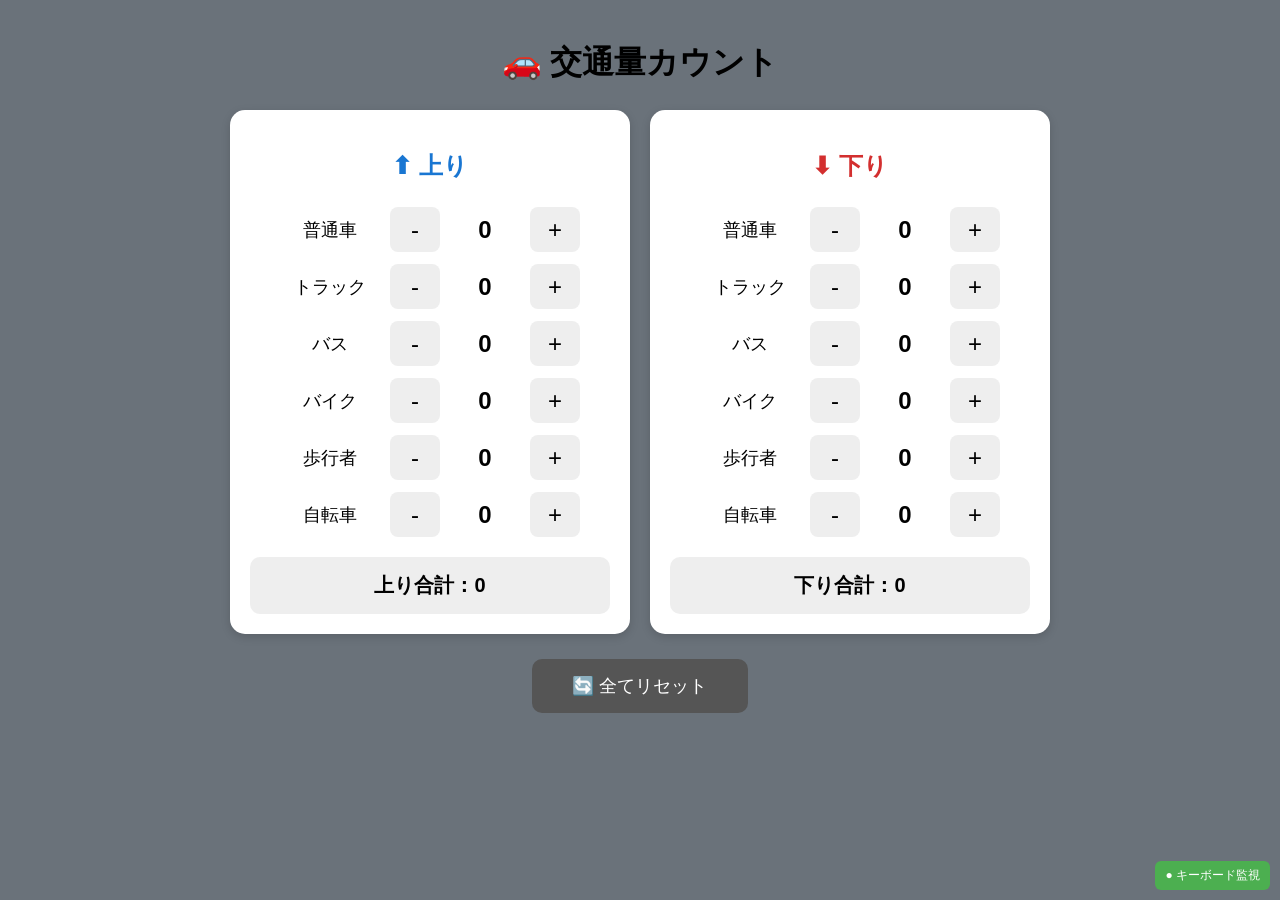
==== index.html @ 3951dc5a "Add files via upload" ====
<!DOCTYPE html>
<html lang="ja">

<head>
    <meta charset="UTF-8">
    <meta name="viewport" content="width=device-width, initial-scale=1.0">

    <title>交通量カウント テスト版</title>

    <link rel="stylesheet" href="style.css">
</head>

<body>

    <h1>🚗 交通量カウント</h1>

    <div class="container">

        <!-- 上り -->
        <section class="direction up">

            <h2>⬆ 上り</h2>

            <div class="count-row">
                <span>普通車</span>
                <button onclick="changeCount('up', 'car', -1)">-</button>
                <span id="up-car">0</span>
                <button onclick="changeCount('up', 'car', 1)">+</button>
            </div>

            <div class="count-row">
                <span>トラック</span>
                <button onclick="changeCount('up', 'truck', -1)">-</button>
                <span id="up-truck">0</span>
                <button onclick="changeCount('up', 'truck', 1)">+</button>
            </div>

            <div class="count-row">
                <span>バス</span>
                <button onclick="changeCount('up', 'bus', -1)">-</button>
                <span id="up-bus">0</span>
                <button onclick="changeCount('up', 'bus', 1)">+</button>
            </div>

            <div class="count-row">
                <span>バイク</span>
                <button onclick="changeCount('up', 'bike', -1)">-</button>
                <span id="up-bike">0</span>
                <button onclick="changeCount('up', 'bike', 1)">+</button>
            </div>

            <div class="count-row">
                <span>歩行者</span>
                <button onclick="changeCount('up', 'person', -1)">-</button>
                <span id="up-person">0</span>
                <button onclick="changeCount('up', 'person', 1)">+</button>
            </div>

            <div class="count-row">
                <span>自転車</span>
                <button onclick="changeCount('up', 'bicycle', -1)">-</button>
                <span id="up-bicycle">0</span>
                <button onclick="changeCount('up', 'bicycle', 1)">+</button>
            </div>

            <div class="total">
                上り合計：<span id="up-total">0</span>
            </div>

        </section>


        <!-- 下り -->
        <section class="direction down">

            <h2>⬇ 下り</h2>

            <div class="count-row">
                <span>普通車</span>
                <button onclick="changeCount('down', 'car', -1)">-</button>
                <span id="down-car">0</span>
                <button onclick="changeCount('down', 'car', 1)">+</button>
            </div>

            <div class="count-row">
                <span>トラック</span>
                <button onclick="changeCount('down', 'truck', -1)">-</button>
                <span id="down-truck">0</span>
                <button onclick="changeCount('down', 'truck', 1)">+</button>
            </div>

            <div class="count-row">
                <span>バス</span>
                <button onclick="changeCount('down', 'bus', -1)">-</button>
                <span id="down-bus">0</span>
                <button onclick="changeCount('down', 'bus', 1)">+</button>
            </div>

            <div class="count-row">
                <span>バイク</span>
                <button onclick="changeCount('down', 'bike', -1)">-</button>
                <span id="down-bike">0</span>
                <button onclick="changeCount('down', 'bike', 1)">+</button>
            </div>

            <div class="count-row">
                <span>歩行者</span>
                <button onclick="changeCount('down', 'person', -1)">-</button>
                <span id="down-person">0</span>
                <button onclick="changeCount('down', 'person', 1)">+</button>
            </div>

            <div class="count-row">
                <span>自転車</span>
                <button onclick="changeCount('down', 'bicycle', -1)">-</button>
                <span id="down-bicycle">0</span>
                <button onclick="changeCount('down', 'bicycle', 1)">+</button>
            </div>

            <div class="total">
                下り合計：<span id="down-total">0</span>
            </div>

        </section>

    </div>

    <button class="reset" onclick="resetAll()">
        🔄 全てリセット
    </button>

    <script src="script.js"></script>

</body>

</html>
---- style.css ----
* {
    box-sizing: border-box;
}

body {
    margin: 0;
    padding: 20px;
    font-family: sans-serif;
    background-color: #6a727a;
    text-align: center;
}

h1 {
    margin-bottom: 25px;
}

h2 {
    margin-bottom: 25px;
}

.container {
    display: flex;
    gap: 20px;
    justify-content: center;
}

.direction {
    background-color: white;
    width: 400px;
    padding: 20px;
    border-radius: 15px;
    box-shadow: 0 3px 10px rgba(0, 0, 0, 0.15);
}

.up h2 {
    color: #1976d2;
}

.down h2 {
    color: #d32f2f;
}

.count-row {
    display: grid;
    grid-template-columns: 100px 50px 70px 50px;
    align-items: center;
    justify-content: center;
    gap: 10px;
    margin: 12px 0;
    font-size: 18px;
}

.count-row button {
    width: 50px;
    height: 45px;
    font-size: 24px;
    border: none;
    border-radius: 8px;
    background-color: #eeeeee;
    cursor: pointer;
}

.count-row button:hover {
    background-color: #cccccc;
}

.count-row span:nth-child(3) {
    font-size: 24px;
    font-weight: bold;
}

.total {
    margin-top: 20px;
    padding: 15px;
    background-color: #eeeeee;
    border-radius: 10px;
    font-size: 20px;
    font-weight: bold;
}

.reset {
    margin-top: 25px;
    padding: 15px 40px;
    font-size: 18px;
    color: white;
    background-color: #555555;
    border: none;
    border-radius: 10px;
    cursor: pointer;
}

.reset:hover {
    background-color: #333333;
}


/* ==================================================
   Python接続状態
   ================================================== */

body::after {
    content: "● キーボード監視";
    position: fixed;
    right: 10px;
    bottom: 10px;
    padding: 6px 10px;
    color: white;
    background-color: #4caf50;
    border-radius: 6px;
    font-size: 12px;
}


/* ==================================================
   スマホ・タブレット
   ================================================== */

@media (max-width: 850px) {

    .container {
        flex-direction: column;
        align-items: center;
    }

    .direction {
        width: 100%;
        max-width: 500px;
    }
}
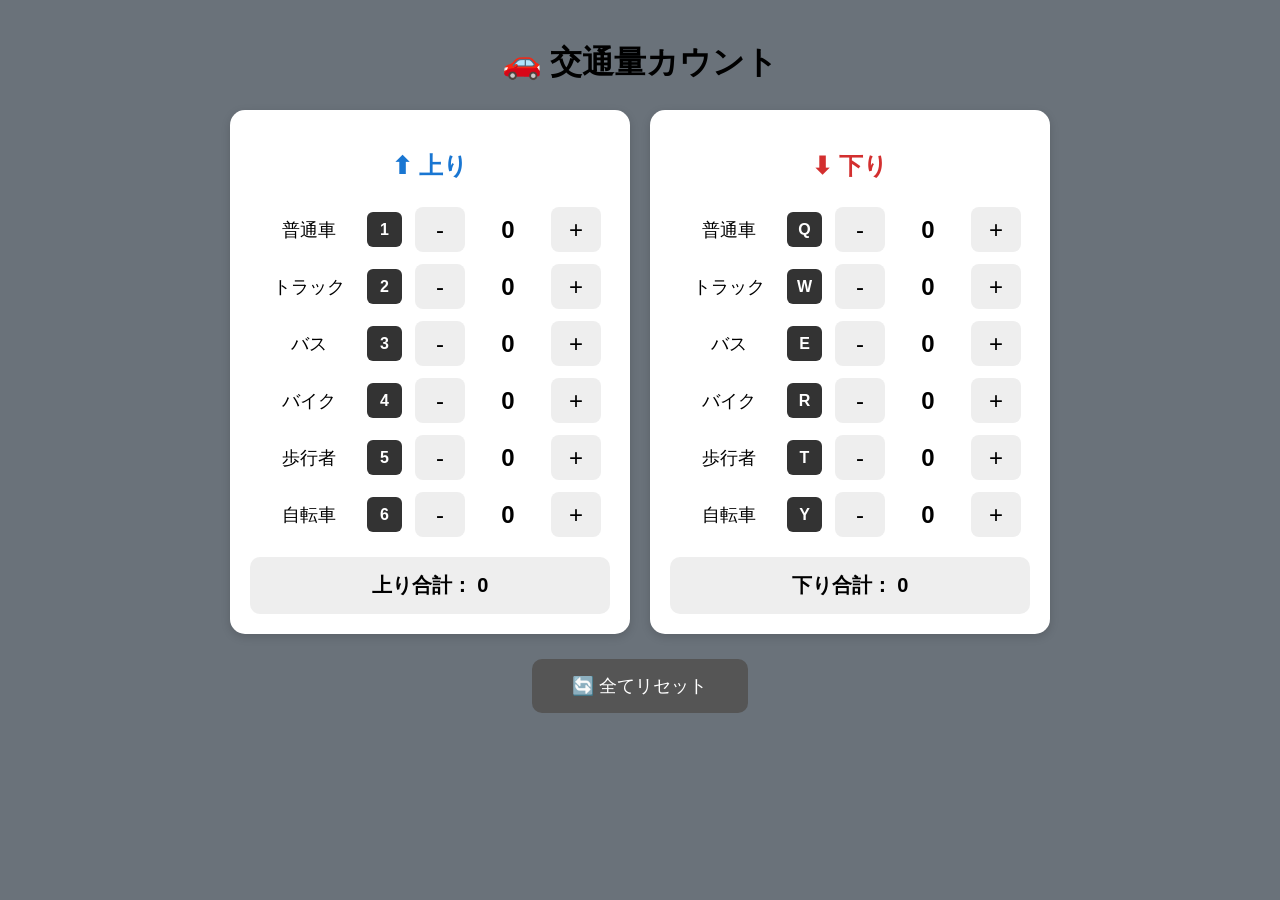
==== commit 17cdf370: "Add files via upload" ====
--- a/index.html
+++ b/index.html
@@ -16,119 +16,194 @@
 
     <div class="container">
 
-        <!-- 上り -->
+        <!-- =========================
+             上り
+        ========================== -->
+
         <section class="direction up">
 
             <h2>⬆ 上り</h2>
 
             <div class="count-row">
                 <span>普通車</span>
+                <span class="key">1</span>
+
                 <button onclick="changeCount('up', 'car', -1)">-</button>
+
                 <span id="up-car">0</span>
+
                 <button onclick="changeCount('up', 'car', 1)">+</button>
             </div>
 
+
             <div class="count-row">
                 <span>トラック</span>
+                <span class="key">2</span>
+
                 <button onclick="changeCount('up', 'truck', -1)">-</button>
+
                 <span id="up-truck">0</span>
+
                 <button onclick="changeCount('up', 'truck', 1)">+</button>
             </div>
 
+
             <div class="count-row">
                 <span>バス</span>
+                <span class="key">3</span>
+
                 <button onclick="changeCount('up', 'bus', -1)">-</button>
+
                 <span id="up-bus">0</span>
+
                 <button onclick="changeCount('up', 'bus', 1)">+</button>
             </div>
 
+
             <div class="count-row">
                 <span>バイク</span>
+                <span class="key">4</span>
+
                 <button onclick="changeCount('up', 'bike', -1)">-</button>
+
                 <span id="up-bike">0</span>
+
                 <button onclick="changeCount('up', 'bike', 1)">+</button>
             </div>
 
+
             <div class="count-row">
                 <span>歩行者</span>
+                <span class="key">5</span>
+
                 <button onclick="changeCount('up', 'person', -1)">-</button>
+
                 <span id="up-person">0</span>
+
                 <button onclick="changeCount('up', 'person', 1)">+</button>
             </div>
 
+
             <div class="count-row">
                 <span>自転車</span>
+                <span class="key">6</span>
+
                 <button onclick="changeCount('up', 'bicycle', -1)">-</button>
+
                 <span id="up-bicycle">0</span>
+
                 <button onclick="changeCount('up', 'bicycle', 1)">+</button>
             </div>
 
+
             <div class="total">
-                上り合計：<span id="up-total">0</span>
+                上り合計：
+                <span id="up-total">0</span>
             </div>
 
         </section>
 
 
-        <!-- 下り -->
+        <!-- =========================
+             下り
+        ========================== -->
+
         <section class="direction down">
 
             <h2>⬇ 下り</h2>
 
+
             <div class="count-row">
                 <span>普通車</span>
+                <span class="key">Q</span>
+
                 <button onclick="changeCount('down', 'car', -1)">-</button>
+
                 <span id="down-car">0</span>
+
                 <button onclick="changeCount('down', 'car', 1)">+</button>
             </div>
 
+
             <div class="count-row">
                 <span>トラック</span>
+                <span class="key">W</span>
+
                 <button onclick="changeCount('down', 'truck', -1)">-</button>
+
                 <span id="down-truck">0</span>
+
                 <button onclick="changeCount('down', 'truck', 1)">+</button>
             </div>
 
+
             <div class="count-row">
                 <span>バス</span>
+                <span class="key">E</span>
+
                 <button onclick="changeCount('down', 'bus', -1)">-</button>
+
                 <span id="down-bus">0</span>
+
                 <button onclick="changeCount('down', 'bus', 1)">+</button>
             </div>
 
+
             <div class="count-row">
                 <span>バイク</span>
+                <span class="key">R</span>
+
                 <button onclick="changeCount('down', 'bike', -1)">-</button>
+
                 <span id="down-bike">0</span>
+
                 <button onclick="changeCount('down', 'bike', 1)">+</button>
             </div>
 
+
             <div class="count-row">
                 <span>歩行者</span>
+                <span class="key">T</span>
+
                 <button onclick="changeCount('down', 'person', -1)">-</button>
+
                 <span id="down-person">0</span>
+
                 <button onclick="changeCount('down', 'person', 1)">+</button>
             </div>
 
+
             <div class="count-row">
                 <span>自転車</span>
+                <span class="key">Y</span>
+
                 <button onclick="changeCount('down', 'bicycle', -1)">-</button>
+
                 <span id="down-bicycle">0</span>
+
                 <button onclick="changeCount('down', 'bicycle', 1)">+</button>
             </div>
 
+
             <div class="total">
-                下り合計：<span id="down-total">0</span>
+                下り合計：
+                <span id="down-total">0</span>
             </div>
 
         </section>
 
     </div>
+
+
+    <!-- =========================
+         リセット
+    ========================== -->
 
     <button class="reset" onclick="resetAll()">
         🔄 全てリセット
     </button>
 
+
     <script src="script.js"></script>
 
 </body>
--- a/style.css
+++ b/style.css
@@ -2,128 +2,244 @@
     box-sizing: border-box;
 }
 
+
 body {
     margin: 0;
+
     padding: 20px;
+
     font-family: sans-serif;
+
     background-color: #6a727a;
+
     text-align: center;
 }
+
 
 h1 {
     margin-bottom: 25px;
 }
 
+
 h2 {
     margin-bottom: 25px;
 }
 
+
+/* ========================================
+   上り・下りのコンテナ
+======================================== */
+
 .container {
+
     display: flex;
+
     gap: 20px;
+
     justify-content: center;
 }
 
+
+/* ========================================
+   上り・下りカード
+======================================== */
+
 .direction {
+
     background-color: white;
+
     width: 400px;
+
     padding: 20px;
+
     border-radius: 15px;
-    box-shadow: 0 3px 10px rgba(0, 0, 0, 0.15);
-}
+
+    box-shadow:
+        0 3px 10px
+        rgba(0, 0, 0, 0.15);
+}
+
+
+/* ========================================
+   見出し
+======================================== */
 
 .up h2 {
+
     color: #1976d2;
 }
 
+
 .down h2 {
+
     color: #d32f2f;
 }
 
+
+/* ========================================
+   カウント行
+======================================== */
+
 .count-row {
+
     display: grid;
-    grid-template-columns: 100px 50px 70px 50px;
+
+    grid-template-columns:
+        100px
+        40px
+        50px
+        70px
+        50px;
+
     align-items: center;
+
     justify-content: center;
-    gap: 10px;
+
+    gap: 8px;
+
     margin: 12px 0;
+
     font-size: 18px;
 }
 
+
+/* ========================================
+   キーボード表示
+======================================== */
+
+.key {
+
+    width: 35px;
+
+    height: 35px;
+
+    display: flex;
+
+    align-items: center;
+
+    justify-content: center;
+
+    background-color: #333;
+
+    color: white;
+
+    border-radius: 6px;
+
+    font-size: 16px;
+
+    font-weight: bold;
+}
+
+
+/* ========================================
+   ＋・－ボタン
+======================================== */
+
 .count-row button {
+
     width: 50px;
+
     height: 45px;
+
     font-size: 24px;
+
     border: none;
+
     border-radius: 8px;
+
     background-color: #eeeeee;
+
     cursor: pointer;
 }
 
+
 .count-row button:hover {
+
     background-color: #cccccc;
 }
 
-.count-row span:nth-child(3) {
+
+/* ========================================
+   カウント数字
+======================================== */
+
+.count-row span[id] {
+
     font-size: 24px;
+
     font-weight: bold;
 }
 
+
+/* ========================================
+   合計
+======================================== */
+
 .total {
+
     margin-top: 20px;
+
     padding: 15px;
+
     background-color: #eeeeee;
+
     border-radius: 10px;
+
     font-size: 20px;
+
     font-weight: bold;
 }
 
+
+/* ========================================
+   リセットボタン
+======================================== */
+
 .reset {
+
     margin-top: 25px;
+
     padding: 15px 40px;
+
     font-size: 18px;
+
     color: white;
+
     background-color: #555555;
+
     border: none;
+
     border-radius: 10px;
+
     cursor: pointer;
 }
 
+
 .reset:hover {
+
     background-color: #333333;
 }
 
 
-/* ==================================================
-   Python接続状態
-   ================================================== */
-
-body::after {
-    content: "● キーボード監視";
-    position: fixed;
-    right: 10px;
-    bottom: 10px;
-    padding: 6px 10px;
-    color: white;
-    background-color: #4caf50;
-    border-radius: 6px;
-    font-size: 12px;
-}
-
-
-/* ==================================================
+/* ========================================
    スマホ・タブレット
-   ================================================== */
+======================================== */
 
 @media (max-width: 850px) {
 
     .container {
+
         flex-direction: column;
+
         align-items: center;
     }
 
+
     .direction {
+
         width: 100%;
+
         max-width: 500px;
     }
+
 }
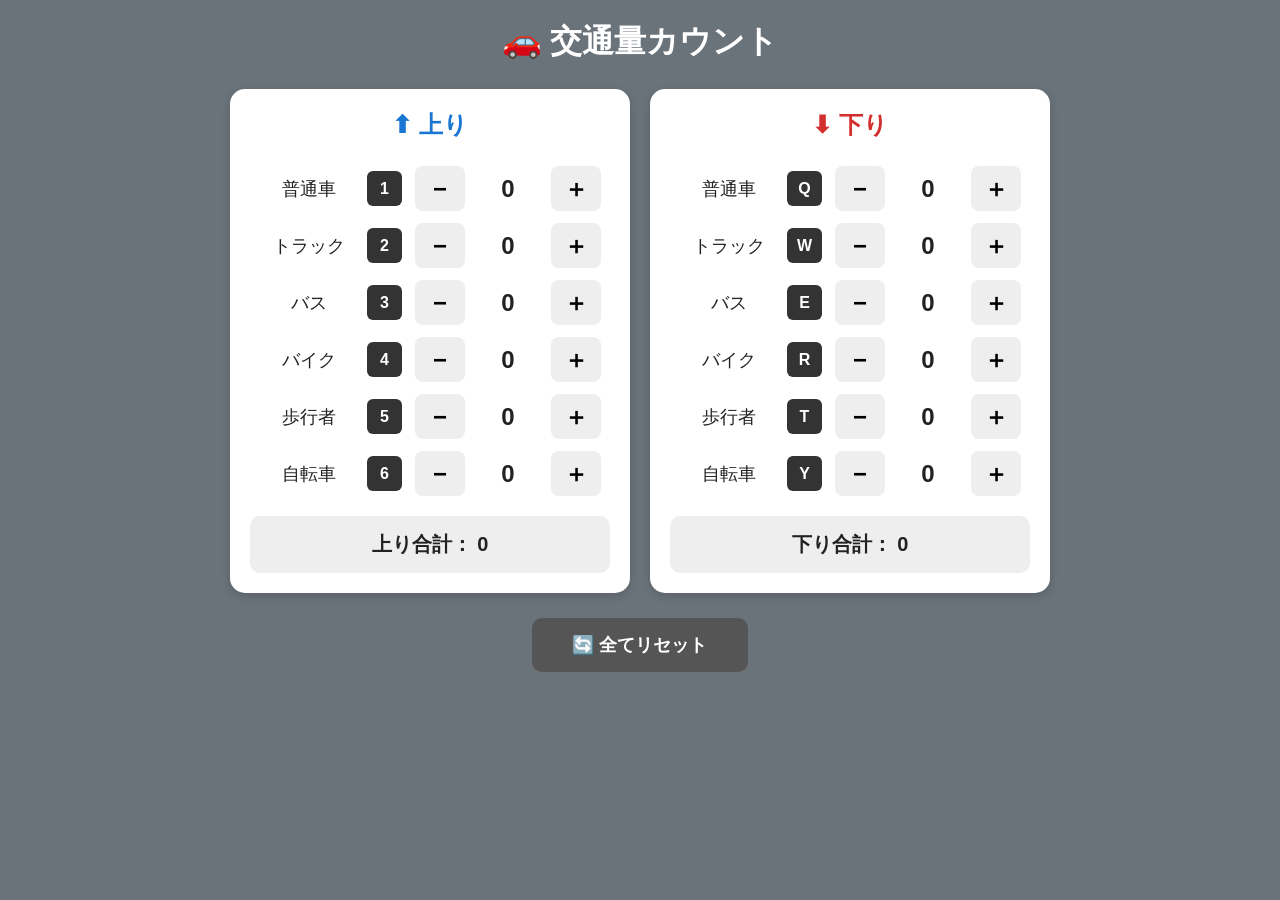
==== commit b07bea4f: "Add files via upload" ====
--- a/index.html
+++ b/index.html
@@ -5,7 +5,7 @@
     <meta charset="UTF-8">
     <meta name="viewport" content="width=device-width, initial-scale=1.0">
 
-    <title>交通量カウント テスト版</title>
+    <title>交通量カウント</title>
 
     <link rel="stylesheet" href="style.css">
 </head>
@@ -28,11 +28,11 @@
                 <span>普通車</span>
                 <span class="key">1</span>
 
-                <button onclick="changeCount('up', 'car', -1)">-</button>
+                <button onclick="changeCount('up', 'car', -1)">−</button>
 
                 <span id="up-car">0</span>
 
-                <button onclick="changeCount('up', 'car', 1)">+</button>
+                <button onclick="changeCount('up', 'car', 1)">＋</button>
             </div>
 
 
@@ -40,11 +40,11 @@
                 <span>トラック</span>
                 <span class="key">2</span>
 
-                <button onclick="changeCount('up', 'truck', -1)">-</button>
+                <button onclick="changeCount('up', 'truck', -1)">−</button>
 
                 <span id="up-truck">0</span>
 
-                <button onclick="changeCount('up', 'truck', 1)">+</button>
+                <button onclick="changeCount('up', 'truck', 1)">＋</button>
             </div>
 
 
@@ -52,11 +52,11 @@
                 <span>バス</span>
                 <span class="key">3</span>
 
-                <button onclick="changeCount('up', 'bus', -1)">-</button>
+                <button onclick="changeCount('up', 'bus', -1)">−</button>
 
                 <span id="up-bus">0</span>
 
-                <button onclick="changeCount('up', 'bus', 1)">+</button>
+                <button onclick="changeCount('up', 'bus', 1)">＋</button>
             </div>
 
 
@@ -64,11 +64,11 @@
                 <span>バイク</span>
                 <span class="key">4</span>
 
-                <button onclick="changeCount('up', 'bike', -1)">-</button>
+                <button onclick="changeCount('up', 'bike', -1)">−</button>
 
                 <span id="up-bike">0</span>
 
-                <button onclick="changeCount('up', 'bike', 1)">+</button>
+                <button onclick="changeCount('up', 'bike', 1)">＋</button>
             </div>
 
 
@@ -76,11 +76,11 @@
                 <span>歩行者</span>
                 <span class="key">5</span>
 
-                <button onclick="changeCount('up', 'person', -1)">-</button>
+                <button onclick="changeCount('up', 'person', -1)">−</button>
 
                 <span id="up-person">0</span>
 
-                <button onclick="changeCount('up', 'person', 1)">+</button>
+                <button onclick="changeCount('up', 'person', 1)">＋</button>
             </div>
 
 
@@ -88,11 +88,11 @@
                 <span>自転車</span>
                 <span class="key">6</span>
 
-                <button onclick="changeCount('up', 'bicycle', -1)">-</button>
+                <button onclick="changeCount('up', 'bicycle', -1)">−</button>
 
                 <span id="up-bicycle">0</span>
 
-                <button onclick="changeCount('up', 'bicycle', 1)">+</button>
+                <button onclick="changeCount('up', 'bicycle', 1)">＋</button>
             </div>
 
 
@@ -117,11 +117,11 @@
                 <span>普通車</span>
                 <span class="key">Q</span>
 
-                <button onclick="changeCount('down', 'car', -1)">-</button>
+                <button onclick="changeCount('down', 'car', -1)">−</button>
 
                 <span id="down-car">0</span>
 
-                <button onclick="changeCount('down', 'car', 1)">+</button>
+                <button onclick="changeCount('down', 'car', 1)">＋</button>
             </div>
 
 
@@ -129,11 +129,11 @@
                 <span>トラック</span>
                 <span class="key">W</span>
 
-                <button onclick="changeCount('down', 'truck', -1)">-</button>
+                <button onclick="changeCount('down', 'truck', -1)">−</button>
 
                 <span id="down-truck">0</span>
 
-                <button onclick="changeCount('down', 'truck', 1)">+</button>
+                <button onclick="changeCount('down', 'truck', 1)">＋</button>
             </div>
 
 
@@ -141,11 +141,11 @@
                 <span>バス</span>
                 <span class="key">E</span>
 
-                <button onclick="changeCount('down', 'bus', -1)">-</button>
+                <button onclick="changeCount('down', 'bus', -1)">−</button>
 
                 <span id="down-bus">0</span>
 
-                <button onclick="changeCount('down', 'bus', 1)">+</button>
+                <button onclick="changeCount('down', 'bus', 1)">＋</button>
             </div>
 
 
@@ -153,11 +153,11 @@
                 <span>バイク</span>
                 <span class="key">R</span>
 
-                <button onclick="changeCount('down', 'bike', -1)">-</button>
+                <button onclick="changeCount('down', 'bike', -1)">−</button>
 
                 <span id="down-bike">0</span>
 
-                <button onclick="changeCount('down', 'bike', 1)">+</button>
+                <button onclick="changeCount('down', 'bike', 1)">＋</button>
             </div>
 
 
@@ -165,11 +165,11 @@
                 <span>歩行者</span>
                 <span class="key">T</span>
 
-                <button onclick="changeCount('down', 'person', -1)">-</button>
+                <button onclick="changeCount('down', 'person', -1)">−</button>
 
                 <span id="down-person">0</span>
 
-                <button onclick="changeCount('down', 'person', 1)">+</button>
+                <button onclick="changeCount('down', 'person', 1)">＋</button>
             </div>
 
 
@@ -177,11 +177,11 @@
                 <span>自転車</span>
                 <span class="key">Y</span>
 
-                <button onclick="changeCount('down', 'bicycle', -1)">-</button>
+                <button onclick="changeCount('down', 'bicycle', -1)">−</button>
 
                 <span id="down-bicycle">0</span>
 
-                <button onclick="changeCount('down', 'bicycle', 1)">+</button>
+                <button onclick="changeCount('down', 'bicycle', 1)">＋</button>
             </div>
 
 
@@ -204,8 +204,14 @@
     </button>
 
 
+    <!-- =========================
+         保存状態
+    ========================== -->
+
+
+
     <script src="script.js"></script>
 
 </body>
 
-</html>+</html>
--- a/style.css
+++ b/style.css
@@ -1,3 +1,7 @@
+/* ============================================================
+   基本設定
+============================================================ */
+
 * {
     box-sizing: border-box;
 }
@@ -8,27 +12,39 @@
 
     padding: 20px;
 
-    font-family: sans-serif;
+    font-family:
+        -apple-system,
+        BlinkMacSystemFont,
+        "Segoe UI",
+        sans-serif;
 
     background-color: #6a727a;
 
     text-align: center;
-}
-
+
+    color: #222;
+}
+
+
+/* ============================================================
+   タイトル
+============================================================ */
 
 h1 {
-    margin-bottom: 25px;
+    margin: 0 0 25px 0;
+
+    color: #ffffff;
 }
 
 
 h2 {
-    margin-bottom: 25px;
-}
-
-
-/* ========================================
-   上り・下りのコンテナ
-======================================== */
+    margin: 0 0 25px 0;
+}
+
+
+/* ============================================================
+   上り・下りコンテナ
+============================================================ */
 
 .container {
 
@@ -37,16 +53,18 @@
     gap: 20px;
 
     justify-content: center;
-}
-
-
-/* ========================================
+
+    align-items: flex-start;
+}
+
+
+/* ============================================================
    上り・下りカード
-======================================== */
+============================================================ */
 
 .direction {
 
-    background-color: white;
+    background-color: #ffffff;
 
     width: 400px;
 
@@ -60,9 +78,9 @@
 }
 
 
-/* ========================================
+/* ============================================================
    見出し
-======================================== */
+============================================================ */
 
 .up h2 {
 
@@ -76,9 +94,9 @@
 }
 
 
-/* ========================================
+/* ============================================================
    カウント行
-======================================== */
+============================================================ */
 
 .count-row {
 
@@ -103,9 +121,9 @@
 }
 
 
-/* ========================================
+/* ============================================================
    キーボード表示
-======================================== */
+============================================================ */
 
 .key {
 
@@ -119,9 +137,9 @@
 
     justify-content: center;
 
-    background-color: #333;
-
-    color: white;
+    background-color: #333333;
+
+    color: #ffffff;
 
     border-radius: 6px;
 
@@ -131,9 +149,9 @@
 }
 
 
-/* ========================================
+/* ============================================================
    ＋・－ボタン
-======================================== */
+============================================================ */
 
 .count-row button {
 
@@ -143,6 +161,8 @@
 
     font-size: 24px;
 
+    font-weight: bold;
+
     border: none;
 
     border-radius: 8px;
@@ -150,6 +170,12 @@
     background-color: #eeeeee;
 
     cursor: pointer;
+
+    touch-action: manipulation;
+
+    transition:
+        background-color 0.1s,
+        transform 0.1s;
 }
 
 
@@ -159,21 +185,31 @@
 }
 
 
-/* ========================================
+.count-row button:active {
+
+    background-color: #aaaaaa;
+
+    transform: scale(0.95);
+}
+
+
+/* ============================================================
    カウント数字
-======================================== */
+============================================================ */
 
 .count-row span[id] {
 
     font-size: 24px;
 
     font-weight: bold;
-}
-
-
-/* ========================================
+
+    min-width: 60px;
+}
+
+
+/* ============================================================
    合計
-======================================== */
+============================================================ */
 
 .total {
 
@@ -191,9 +227,9 @@
 }
 
 
-/* ========================================
+/* ============================================================
    リセットボタン
-======================================== */
+============================================================ */
 
 .reset {
 
@@ -203,7 +239,9 @@
 
     font-size: 18px;
 
-    color: white;
+    font-weight: bold;
+
+    color: #ffffff;
 
     background-color: #555555;
 
@@ -212,6 +250,10 @@
     border-radius: 10px;
 
     cursor: pointer;
+
+    transition:
+        background-color 0.1s,
+        transform 0.1s;
 }
 
 
@@ -221,17 +263,54 @@
 }
 
 
-/* ========================================
+.reset:active {
+
+    background-color: #222222;
+
+    transform: scale(0.97);
+}
+
+
+/* ============================================================
+   保存状態
+============================================================ */
+
+.save-status {
+
+    margin-top: 15px;
+
+    color: #ffffff;
+
+    font-size: 14px;
+}
+
+
+/* ============================================================
    スマホ・タブレット
-======================================== */
+============================================================ */
 
 @media (max-width: 850px) {
 
+    body {
+
+        padding: 10px;
+
+    }
+
+
+    h1 {
+
+        font-size: 28px;
+
+    }
+
+
     .container {
 
         flex-direction: column;
 
         align-items: center;
+
     }
 
 
@@ -240,6 +319,94 @@
         width: 100%;
 
         max-width: 500px;
-    }
-
-}+
+    }
+
+}
+
+
+/* ============================================================
+   小さいスマホ
+============================================================ */
+
+@media (max-width: 450px) {
+
+    h1 {
+
+        font-size: 24px;
+
+        margin-bottom: 15px;
+
+    }
+
+
+    .direction {
+
+        padding: 15px;
+
+    }
+
+
+    .count-row {
+
+        grid-template-columns:
+            80px
+            35px
+            45px
+            60px
+            45px;
+
+        gap: 5px;
+
+        font-size: 16px;
+
+    }
+
+
+    .count-row button {
+
+        width: 45px;
+
+        height: 45px;
+
+        font-size: 22px;
+
+    }
+
+
+    .count-row span[id] {
+
+        font-size: 22px;
+
+        min-width: 50px;
+
+    }
+
+
+    .key {
+
+        width: 32px;
+
+        height: 32px;
+
+        font-size: 14px;
+
+    }
+
+
+    .total {
+
+        font-size: 18px;
+
+    }
+
+
+    .reset {
+
+        width: 90%;
+
+        max-width: 350px;
+
+    }
+
+}
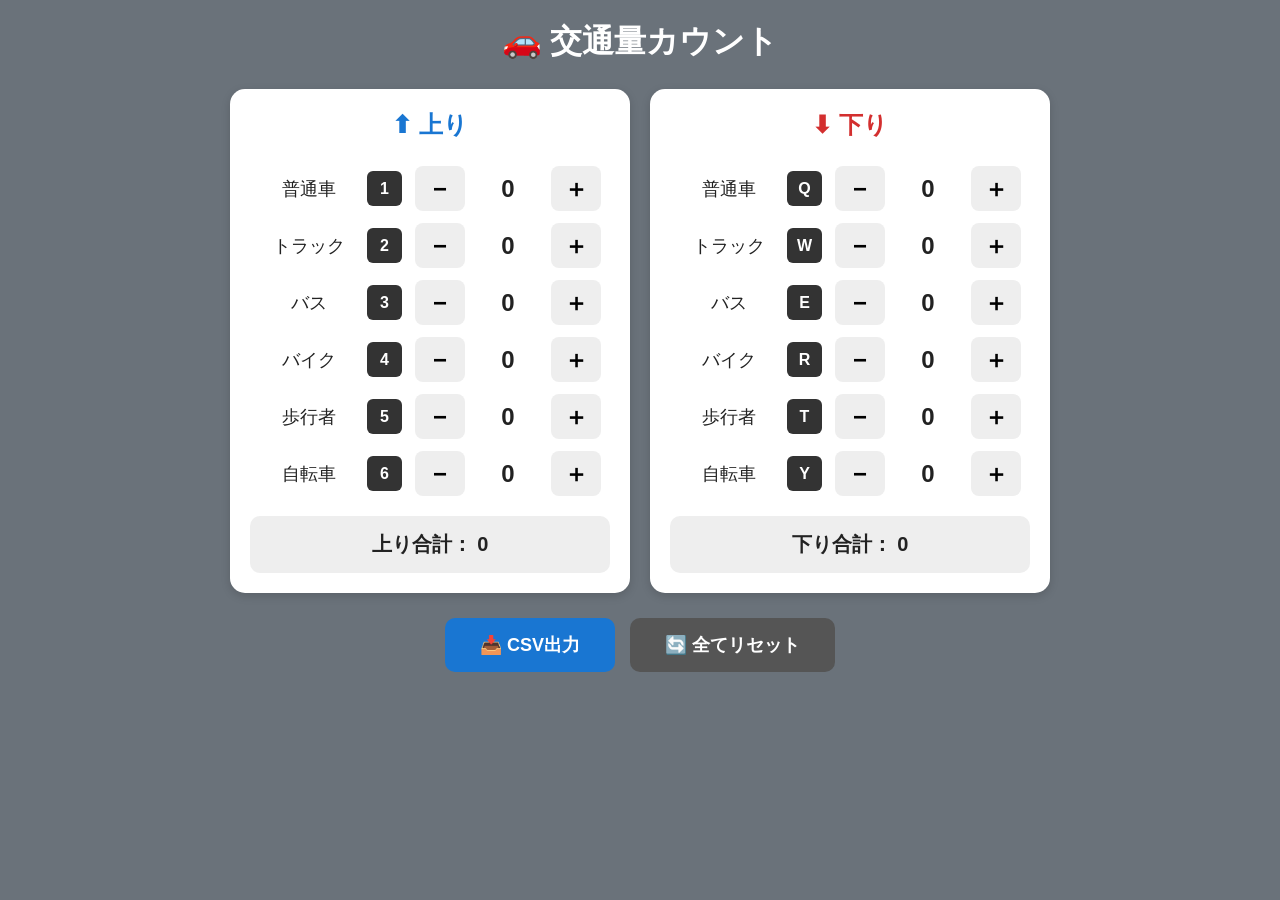
==== commit f4165199: "Add files via upload" ====
--- a/index.html
+++ b/index.html
@@ -1,217 +1,203 @@
-<!DOCTYPE html>
-<html lang="ja">
-
-<head>
-    <meta charset="UTF-8">
-    <meta name="viewport" content="width=device-width, initial-scale=1.0">
-
-    <title>交通量カウント</title>
-
-    <link rel="stylesheet" href="style.css">
-</head>
-
-<body>
-
-    <h1>🚗 交通量カウント</h1>
-
-    <div class="container">
-
-        <!-- =========================
-             上り
-        ========================== -->
-
-        <section class="direction up">
-
-            <h2>⬆ 上り</h2>
-
-            <div class="count-row">
-                <span>普通車</span>
-                <span class="key">1</span>
-
-                <button onclick="changeCount('up', 'car', -1)">−</button>
-
-                <span id="up-car">0</span>
-
-                <button onclick="changeCount('up', 'car', 1)">＋</button>
-            </div>
-
-
-            <div class="count-row">
-                <span>トラック</span>
-                <span class="key">2</span>
-
-                <button onclick="changeCount('up', 'truck', -1)">−</button>
-
-                <span id="up-truck">0</span>
-
-                <button onclick="changeCount('up', 'truck', 1)">＋</button>
-            </div>
-
-
-            <div class="count-row">
-                <span>バス</span>
-                <span class="key">3</span>
-
-                <button onclick="changeCount('up', 'bus', -1)">−</button>
-
-                <span id="up-bus">0</span>
-
-                <button onclick="changeCount('up', 'bus', 1)">＋</button>
-            </div>
-
-
-            <div class="count-row">
-                <span>バイク</span>
-                <span class="key">4</span>
-
-                <button onclick="changeCount('up', 'bike', -1)">−</button>
-
-                <span id="up-bike">0</span>
-
-                <button onclick="changeCount('up', 'bike', 1)">＋</button>
-            </div>
-
-
-            <div class="count-row">
-                <span>歩行者</span>
-                <span class="key">5</span>
-
-                <button onclick="changeCount('up', 'person', -1)">−</button>
-
-                <span id="up-person">0</span>
-
-                <button onclick="changeCount('up', 'person', 1)">＋</button>
-            </div>
-
-
-            <div class="count-row">
-                <span>自転車</span>
-                <span class="key">6</span>
-
-                <button onclick="changeCount('up', 'bicycle', -1)">−</button>
-
-                <span id="up-bicycle">0</span>
-
-                <button onclick="changeCount('up', 'bicycle', 1)">＋</button>
-            </div>
-
-
-            <div class="total">
-                上り合計：
-                <span id="up-total">0</span>
-            </div>
-
-        </section>
-
-
-        <!-- =========================
-             下り
-        ========================== -->
-
-        <section class="direction down">
-
-            <h2>⬇ 下り</h2>
-
-
-            <div class="count-row">
-                <span>普通車</span>
-                <span class="key">Q</span>
-
-                <button onclick="changeCount('down', 'car', -1)">−</button>
-
-                <span id="down-car">0</span>
-
-                <button onclick="changeCount('down', 'car', 1)">＋</button>
-            </div>
-
-
-            <div class="count-row">
-                <span>トラック</span>
-                <span class="key">W</span>
-
-                <button onclick="changeCount('down', 'truck', -1)">−</button>
-
-                <span id="down-truck">0</span>
-
-                <button onclick="changeCount('down', 'truck', 1)">＋</button>
-            </div>
-
-
-            <div class="count-row">
-                <span>バス</span>
-                <span class="key">E</span>
-
-                <button onclick="changeCount('down', 'bus', -1)">−</button>
-
-                <span id="down-bus">0</span>
-
-                <button onclick="changeCount('down', 'bus', 1)">＋</button>
-            </div>
-
-
-            <div class="count-row">
-                <span>バイク</span>
-                <span class="key">R</span>
-
-                <button onclick="changeCount('down', 'bike', -1)">−</button>
-
-                <span id="down-bike">0</span>
-
-                <button onclick="changeCount('down', 'bike', 1)">＋</button>
-            </div>
-
-
-            <div class="count-row">
-                <span>歩行者</span>
-                <span class="key">T</span>
-
-                <button onclick="changeCount('down', 'person', -1)">−</button>
-
-                <span id="down-person">0</span>
-
-                <button onclick="changeCount('down', 'person', 1)">＋</button>
-            </div>
-
-
-            <div class="count-row">
-                <span>自転車</span>
-                <span class="key">Y</span>
-
-                <button onclick="changeCount('down', 'bicycle', -1)">−</button>
-
-                <span id="down-bicycle">0</span>
-
-                <button onclick="changeCount('down', 'bicycle', 1)">＋</button>
-            </div>
-
-
-            <div class="total">
-                下り合計：
-                <span id="down-total">0</span>
-            </div>
-
-        </section>
-
-    </div>
-
+<!DOCTYPE html> <html lang="ja"> <head> <meta charset="UTF-8"> <meta name="viewport" content="width=device-width, initial-scale=1.0">
+<title>交通量カウント</title>
+
+<link rel="stylesheet" href="style.css">
+
+</head> <body>
+<h1>🚗 交通量カウント</h1>
+
+<div class="container">
 
     <!-- =========================
-         リセット
+         上り
     ========================== -->
+
+    <section class="direction up">
+
+        <h2>⬆ 上り</h2>
+
+        <div class="count-row">
+            <span>普通車</span>
+            <span class="key">1</span>
+
+            <button onclick="changeCount('up', 'car', -1)">−</button>
+
+            <span id="up-car">0</span>
+
+            <button onclick="changeCount('up', 'car', 1)">＋</button>
+        </div>
+
+        <div class="count-row">
+            <span>トラック</span>
+            <span class="key">2</span>
+
+            <button onclick="changeCount('up', 'truck', -1)">−</button>
+
+            <span id="up-truck">0</span>
+
+            <button onclick="changeCount('up', 'truck', 1)">＋</button>
+        </div>
+
+        <div class="count-row">
+            <span>バス</span>
+            <span class="key">3</span>
+
+            <button onclick="changeCount('up', 'bus', -1)">−</button>
+
+            <span id="up-bus">0</span>
+
+            <button onclick="changeCount('up', 'bus', 1)">＋</button>
+        </div>
+
+        <div class="count-row">
+            <span>バイク</span>
+            <span class="key">4</span>
+
+            <button onclick="changeCount('up', 'bike', -1)">−</button>
+
+            <span id="up-bike">0</span>
+
+            <button onclick="changeCount('up', 'bike', 1)">＋</button>
+        </div>
+
+        <div class="count-row">
+            <span>歩行者</span>
+            <span class="key">5</span>
+
+            <button onclick="changeCount('up', 'person', -1)">−</button>
+
+            <span id="up-person">0</span>
+
+            <button onclick="changeCount('up', 'person', 1)">＋</button>
+        </div>
+
+        <div class="count-row">
+            <span>自転車</span>
+            <span class="key">6</span>
+
+            <button onclick="changeCount('up', 'bicycle', -1)">−</button>
+
+            <span id="up-bicycle">0</span>
+
+            <button onclick="changeCount('up', 'bicycle', 1)">＋</button>
+        </div>
+
+        <div class="total">
+            上り合計：
+            <span id="up-total">0</span>
+        </div>
+
+    </section>
+
+
+    <!-- =========================
+         下り
+    ========================== -->
+
+    <section class="direction down">
+
+        <h2>⬇ 下り</h2>
+
+        <div class="count-row">
+            <span>普通車</span>
+            <span class="key">Q</span>
+
+            <button onclick="changeCount('down', 'car', -1)">−</button>
+
+            <span id="down-car">0</span>
+
+            <button onclick="changeCount('down', 'car', 1)">＋</button>
+        </div>
+
+        <div class="count-row">
+            <span>トラック</span>
+            <span class="key">W</span>
+
+            <button onclick="changeCount('down', 'truck', -1)">−</button>
+
+            <span id="down-truck">0</span>
+
+            <button onclick="changeCount('down', 'truck', 1)">＋</button>
+        </div>
+
+        <div class="count-row">
+            <span>バス</span>
+            <span class="key">E</span>
+
+            <button onclick="changeCount('down', 'bus', -1)">−</button>
+
+            <span id="down-bus">0</span>
+
+            <button onclick="changeCount('down', 'bus', 1)">＋</button>
+        </div>
+
+        <div class="count-row">
+            <span>バイク</span>
+            <span class="key">R</span>
+
+            <button onclick="changeCount('down', 'bike', -1)">−</button>
+
+            <span id="down-bike">0</span>
+
+            <button onclick="changeCount('down', 'bike', 1)">＋</button>
+        </div>
+
+        <div class="count-row">
+            <span>歩行者</span>
+            <span class="key">T</span>
+
+            <button onclick="changeCount('down', 'person', -1)">−</button>
+
+            <span id="down-person">0</span>
+
+            <button onclick="changeCount('down', 'person', 1)">＋</button>
+        </div>
+
+        <div class="count-row">
+            <span>自転車</span>
+            <span class="key">Y</span>
+
+            <button onclick="changeCount('down', 'bicycle', -1)">−</button>
+
+            <span id="down-bicycle">0</span>
+
+            <button onclick="changeCount('down', 'bicycle', 1)">＋</button>
+        </div>
+
+        <div class="total">
+            下り合計：
+            <span id="down-total">0</span>
+        </div>
+
+    </section>
+
+</div>
+
+
+<!-- =========================
+     操作ボタン
+========================== -->
+
+<div class="control-buttons">
+
+    <button class="csv-button" onclick="exportCSV()">
+        📥 CSV出力
+    </button>
 
     <button class="reset" onclick="resetAll()">
         🔄 全てリセット
     </button>
 
-
-    <!-- =========================
-         保存状態
-    ========================== -->
-
-
-
-    <script src="script.js"></script>
-
-</body>
-
-</html>
+</div>
+
+
+<!-- =========================
+     保存状態
+========================== -->
+
+
+
+
+<script src="script.js"></script>
+
+</body> </html>
--- a/style.css
+++ b/style.css
@@ -1,412 +1,504 @@
 /* ============================================================
-   基本設定
-============================================================ */
-
-* {
-    box-sizing: border-box;
-}
-
+基本設定
+============================================================ */
+
+*{
+box-sizing: border-box;
+}
 
 body {
-    margin: 0;
-
-    padding: 20px;
-
-    font-family:
-        -apple-system,
-        BlinkMacSystemFont,
-        "Segoe UI",
-        sans-serif;
-
-    background-color: #6a727a;
-
-    text-align: center;
-
-    color: #222;
-}
-
-
-/* ============================================================
-   タイトル
+margin: 0;
+
+padding: 20px;
+
+font-family:
+    -apple-system,
+    BlinkMacSystemFont,
+    "Segoe UI",
+    sans-serif;
+
+background-color: #6a727a;
+
+text-align: center;
+
+color: #222;
+
+
+}
+
+/* ============================================================
+タイトル
 ============================================================ */
 
 h1 {
-    margin: 0 0 25px 0;
-
-    color: #ffffff;
-}
-
+margin: 0 0 25px 0;
+
+color: #ffffff;
+
+
+}
 
 h2 {
-    margin: 0 0 25px 0;
-}
-
-
-/* ============================================================
-   上り・下りコンテナ
+margin: 0 0 25px 0;
+}
+
+/* ============================================================
+上り・下りコンテナ
 ============================================================ */
 
 .container {
 
-    display: flex;
-
-    gap: 20px;
-
-    justify-content: center;
-
-    align-items: flex-start;
-}
-
-
-/* ============================================================
-   上り・下りカード
+display: flex;
+
+gap: 20px;
+
+justify-content: center;
+
+align-items: flex-start;
+
+
+}
+
+/* ============================================================
+上り・下りカード
 ============================================================ */
 
 .direction {
 
-    background-color: #ffffff;
-
-    width: 400px;
-
-    padding: 20px;
-
-    border-radius: 15px;
-
-    box-shadow:
-        0 3px 10px
-        rgba(0, 0, 0, 0.15);
-}
-
-
-/* ============================================================
-   見出し
+background-color: #ffffff;
+
+width: 400px;
+
+padding: 20px;
+
+border-radius: 15px;
+
+box-shadow:
+    0 3px 10px
+    rgba(0, 0, 0, 0.15);
+
+
+}
+
+/* ============================================================
+見出し
 ============================================================ */
 
 .up h2 {
 
-    color: #1976d2;
-}
-
+color: #1976d2;
+
+
+}
 
 .down h2 {
 
-    color: #d32f2f;
-}
-
-
-/* ============================================================
-   カウント行
+color: #d32f2f;
+
+
+}
+
+/* ============================================================
+カウント行
 ============================================================ */
 
 .count-row {
 
-    display: grid;
+display: grid;
+
+grid-template-columns:
+    100px
+    40px
+    50px
+    70px
+    50px;
+
+align-items: center;
+
+justify-content: center;
+
+gap: 8px;
+
+margin: 12px 0;
+
+font-size: 18px;
+
+
+}
+
+/* ============================================================
+キーボード表示
+============================================================ */
+
+.key {
+
+width: 35px;
+
+height: 35px;
+
+display: flex;
+
+align-items: center;
+
+justify-content: center;
+
+background-color: #333333;
+
+color: #ffffff;
+
+border-radius: 6px;
+
+font-size: 16px;
+
+font-weight: bold;
+
+
+}
+
+/* ============================================================
+＋・－ボタン
+============================================================ */
+
+.count-row button {
+
+width: 50px;
+
+height: 45px;
+
+font-size: 24px;
+
+font-weight: bold;
+
+border: none;
+
+border-radius: 8px;
+
+background-color: #eeeeee;
+
+cursor: pointer;
+
+touch-action: manipulation;
+
+transition:
+    background-color 0.1s,
+    transform 0.1s;
+
+
+}
+
+.count-row button:hover {
+
+background-color: #cccccc;
+
+
+}
+
+.count-row button:active {
+
+background-color: #aaaaaa;
+
+transform: scale(0.95);
+
+
+}
+
+/* ============================================================
+カウント数字
+============================================================ */
+
+.count-row span[id] {
+
+font-size: 24px;
+
+font-weight: bold;
+
+min-width: 60px;
+
+
+}
+
+/* ============================================================
+合計
+============================================================ */
+
+.total {
+
+margin-top: 20px;
+
+padding: 15px;
+
+background-color: #eeeeee;
+
+border-radius: 10px;
+
+font-size: 20px;
+
+font-weight: bold;
+
+
+}
+
+/* ============================================================
+操作ボタン
+============================================================ */
+
+.control-buttons {
+
+display: flex;
+
+justify-content: center;
+
+align-items: center;
+
+gap: 15px;
+
+margin-top: 25px;
+
+
+}
+
+/* ============================================================
+CSV出力ボタン
+============================================================ */
+
+.csv-button {
+
+padding: 15px 35px;
+
+font-size: 18px;
+
+font-weight: bold;
+
+color: #ffffff;
+
+background-color: #1976d2;
+
+border: none;
+
+border-radius: 10px;
+
+cursor: pointer;
+
+transition:
+    background-color 0.1s,
+    transform 0.1s;
+
+
+}
+
+.csv-button:hover {
+
+background-color: #1565c0;
+
+
+}
+
+.csv-button:active {
+
+background-color: #0d47a1;
+
+transform: scale(0.97);
+
+
+}
+
+/* ============================================================
+リセットボタン
+============================================================ */
+
+.reset {
+
+padding: 15px 35px;
+
+font-size: 18px;
+
+font-weight: bold;
+
+color: #ffffff;
+
+background-color: #555555;
+
+border: none;
+
+border-radius: 10px;
+
+cursor: pointer;
+
+transition:
+    background-color 0.1s,
+    transform 0.1s;
+
+
+}
+
+.reset:hover {
+
+background-color: #333333;
+
+
+}
+
+.reset:active {
+
+background-color: #222222;
+
+transform: scale(0.97);
+
+
+}
+
+/* ============================================================
+保存状態
+============================================================ */
+
+.save-status {
+
+margin-top: 15px;
+
+color: #ffffff;
+
+font-size: 14px;
+
+
+}
+
+/* ============================================================
+スマホ・タブレット
+============================================================ */
+
+@media (max-width: 850px) {
+
+body {
+
+    padding: 10px;
+
+}
+
+
+h1 {
+
+    font-size: 28px;
+
+}
+
+
+.container {
+
+    flex-direction: column;
+
+    align-items: center;
+
+}
+
+
+.direction {
+
+    width: 100%;
+
+    max-width: 500px;
+
+}
+
+
+}
+
+/* ============================================================
+小さいスマホ
+============================================================ */
+
+@media (max-width: 450px) {
+
+h1 {
+
+    font-size: 24px;
+
+    margin-bottom: 15px;
+
+}
+
+
+.direction {
+
+    padding: 15px;
+
+}
+
+
+.count-row {
 
     grid-template-columns:
-        100px
-        40px
-        50px
-        70px
-        50px;
-
-    align-items: center;
-
-    justify-content: center;
-
-    gap: 8px;
-
-    margin: 12px 0;
+        80px
+        35px
+        45px
+        60px
+        45px;
+
+    gap: 5px;
+
+    font-size: 16px;
+
+}
+
+
+.count-row button {
+
+    width: 45px;
+
+    height: 45px;
+
+    font-size: 22px;
+
+}
+
+
+.count-row span[id] {
+
+    font-size: 22px;
+
+    min-width: 50px;
+
+}
+
+
+.key {
+
+    width: 32px;
+
+    height: 32px;
+
+    font-size: 14px;
+
+}
+
+
+.total {
 
     font-size: 18px;
-}
-
-
-/* ============================================================
-   キーボード表示
-============================================================ */
-
-.key {
-
-    width: 35px;
-
-    height: 35px;
-
-    display: flex;
-
-    align-items: center;
-
-    justify-content: center;
-
-    background-color: #333333;
-
-    color: #ffffff;
-
-    border-radius: 6px;
-
-    font-size: 16px;
-
-    font-weight: bold;
-}
-
-
-/* ============================================================
-   ＋・－ボタン
-============================================================ */
-
-.count-row button {
-
-    width: 50px;
-
-    height: 45px;
-
-    font-size: 24px;
-
-    font-weight: bold;
-
-    border: none;
-
-    border-radius: 8px;
-
-    background-color: #eeeeee;
-
-    cursor: pointer;
-
-    touch-action: manipulation;
-
-    transition:
-        background-color 0.1s,
-        transform 0.1s;
-}
-
-
-.count-row button:hover {
-
-    background-color: #cccccc;
-}
-
-
-.count-row button:active {
-
-    background-color: #aaaaaa;
-
-    transform: scale(0.95);
-}
-
-
-/* ============================================================
-   カウント数字
-============================================================ */
-
-.count-row span[id] {
-
-    font-size: 24px;
-
-    font-weight: bold;
-
-    min-width: 60px;
-}
-
-
-/* ============================================================
-   合計
-============================================================ */
-
-.total {
-
-    margin-top: 20px;
-
-    padding: 15px;
-
-    background-color: #eeeeee;
-
-    border-radius: 10px;
-
-    font-size: 20px;
-
-    font-weight: bold;
-}
-
-
-/* ============================================================
-   リセットボタン
-============================================================ */
-
+
+}
+
+
+.control-buttons {
+
+    flex-direction: column;
+
+    width: 90%;
+
+    max-width: 350px;
+
+    margin-left: auto;
+
+    margin-right: auto;
+
+}
+
+
+.csv-button,
 .reset {
 
-    margin-top: 25px;
-
-    padding: 15px 40px;
-
-    font-size: 18px;
-
-    font-weight: bold;
-
-    color: #ffffff;
-
-    background-color: #555555;
-
-    border: none;
-
-    border-radius: 10px;
-
-    cursor: pointer;
-
-    transition:
-        background-color 0.1s,
-        transform 0.1s;
-}
-
-
-.reset:hover {
-
-    background-color: #333333;
-}
-
-
-.reset:active {
-
-    background-color: #222222;
-
-    transform: scale(0.97);
-}
-
-
-/* ============================================================
-   保存状態
-============================================================ */
-
-.save-status {
-
-    margin-top: 15px;
-
-    color: #ffffff;
-
-    font-size: 14px;
-}
-
-
-/* ============================================================
-   スマホ・タブレット
-============================================================ */
-
-@media (max-width: 850px) {
-
-    body {
-
-        padding: 10px;
-
-    }
-
-
-    h1 {
-
-        font-size: 28px;
-
-    }
-
-
-    .container {
-
-        flex-direction: column;
-
-        align-items: center;
-
-    }
-
-
-    .direction {
-
-        width: 100%;
-
-        max-width: 500px;
-
-    }
-
-}
-
-
-/* ============================================================
-   小さいスマホ
-============================================================ */
-
-@media (max-width: 450px) {
-
-    h1 {
-
-        font-size: 24px;
-
-        margin-bottom: 15px;
-
-    }
-
-
-    .direction {
-
-        padding: 15px;
-
-    }
-
-
-    .count-row {
-
-        grid-template-columns:
-            80px
-            35px
-            45px
-            60px
-            45px;
-
-        gap: 5px;
-
-        font-size: 16px;
-
-    }
-
-
-    .count-row button {
-
-        width: 45px;
-
-        height: 45px;
-
-        font-size: 22px;
-
-    }
-
-
-    .count-row span[id] {
-
-        font-size: 22px;
-
-        min-width: 50px;
-
-    }
-
-
-    .key {
-
-        width: 32px;
-
-        height: 32px;
-
-        font-size: 14px;
-
-    }
-
-
-    .total {
-
-        font-size: 18px;
-
-    }
-
-
-    .reset {
-
-        width: 90%;
-
-        max-width: 350px;
-
-    }
-
-}
+    width: 100%;
+
+}
+
+
+}
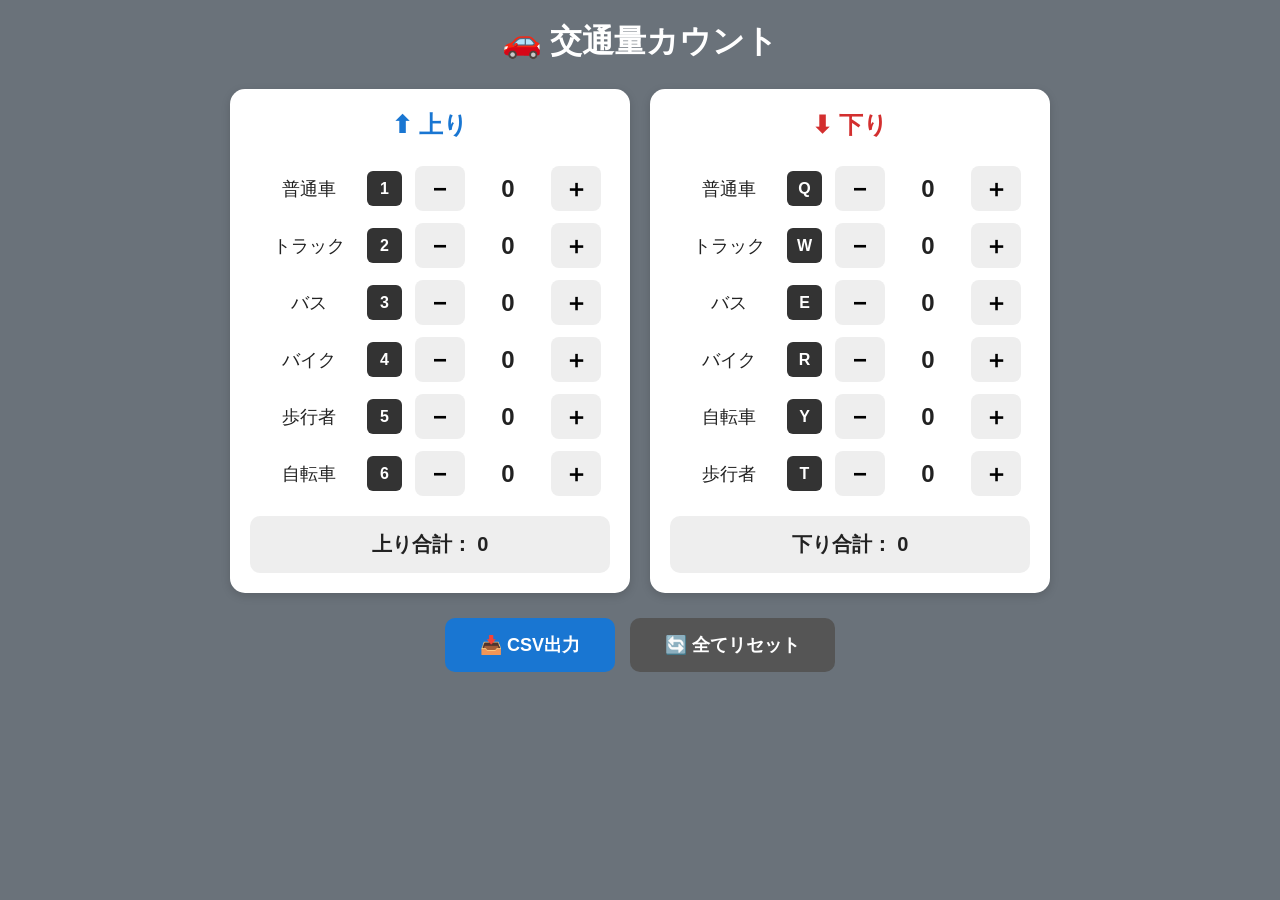
==== commit f80acd60: "Update index.html" ====
--- a/index.html
+++ b/index.html
@@ -141,8 +141,19 @@
 
             <button onclick="changeCount('down', 'bike', 1)">＋</button>
         </div>
-
-        <div class="count-row">
+        
+        <div class="count-row">
+            <span>自転車</span>
+            <span class="key">Y</span>
+
+            <button onclick="changeCount('down', 'bicycle', -1)">−</button>
+
+            <span id="down-bicycle">0</span>
+
+            <button onclick="changeCount('down', 'bicycle', 1)">＋</button>
+        </div>
+
+          <div class="count-row">
             <span>歩行者</span>
             <span class="key">T</span>
 
@@ -152,18 +163,6 @@
 
             <button onclick="changeCount('down', 'person', 1)">＋</button>
         </div>
-
-        <div class="count-row">
-            <span>自転車</span>
-            <span class="key">Y</span>
-
-            <button onclick="changeCount('down', 'bicycle', -1)">−</button>
-
-            <span id="down-bicycle">0</span>
-
-            <button onclick="changeCount('down', 'bicycle', 1)">＋</button>
-        </div>
-
         <div class="total">
             下り合計：
             <span id="down-total">0</span>
@@ -200,4 +199,4 @@
 
 <script src="script.js"></script>
 
-</body> </html>+</body> </html>
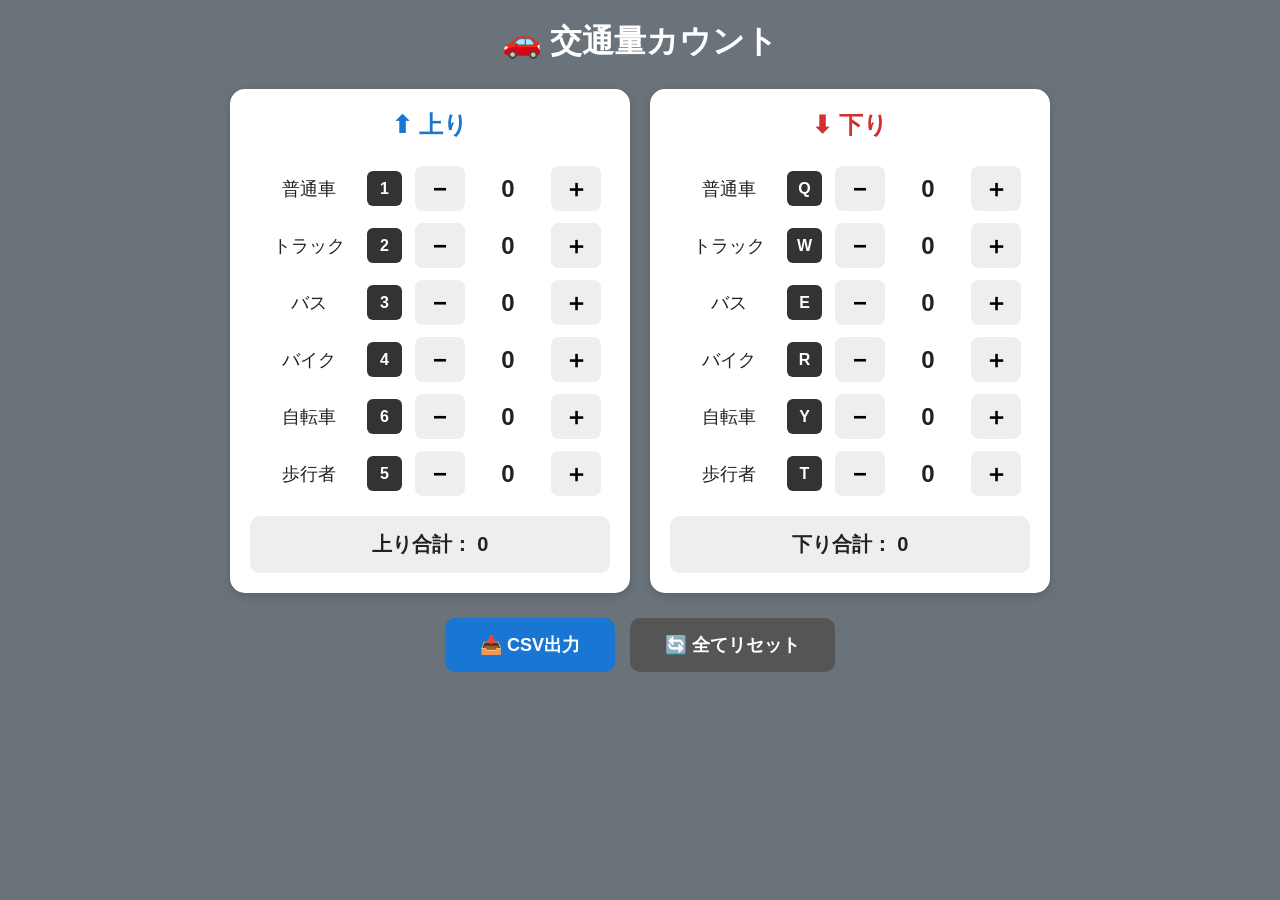
==== commit e057d5b2: "Update index.html" ====
--- a/index.html
+++ b/index.html
@@ -61,6 +61,17 @@
         </div>
 
         <div class="count-row">
+            <span>自転車</span>
+            <span class="key">6</span>
+
+            <button onclick="changeCount('up', 'bicycle', -1)">−</button>
+
+            <span id="up-bicycle">0</span>
+
+            <button onclick="changeCount('up', 'bicycle', 1)">＋</button>
+        </div>
+    
+        <div class="count-row">
             <span>歩行者</span>
             <span class="key">5</span>
 
@@ -70,18 +81,7 @@
 
             <button onclick="changeCount('up', 'person', 1)">＋</button>
         </div>
-
-        <div class="count-row">
-            <span>自転車</span>
-            <span class="key">6</span>
-
-            <button onclick="changeCount('up', 'bicycle', -1)">−</button>
-
-            <span id="up-bicycle">0</span>
-
-            <button onclick="changeCount('up', 'bicycle', 1)">＋</button>
-        </div>
-
+        
         <div class="total">
             上り合計：
             <span id="up-total">0</span>
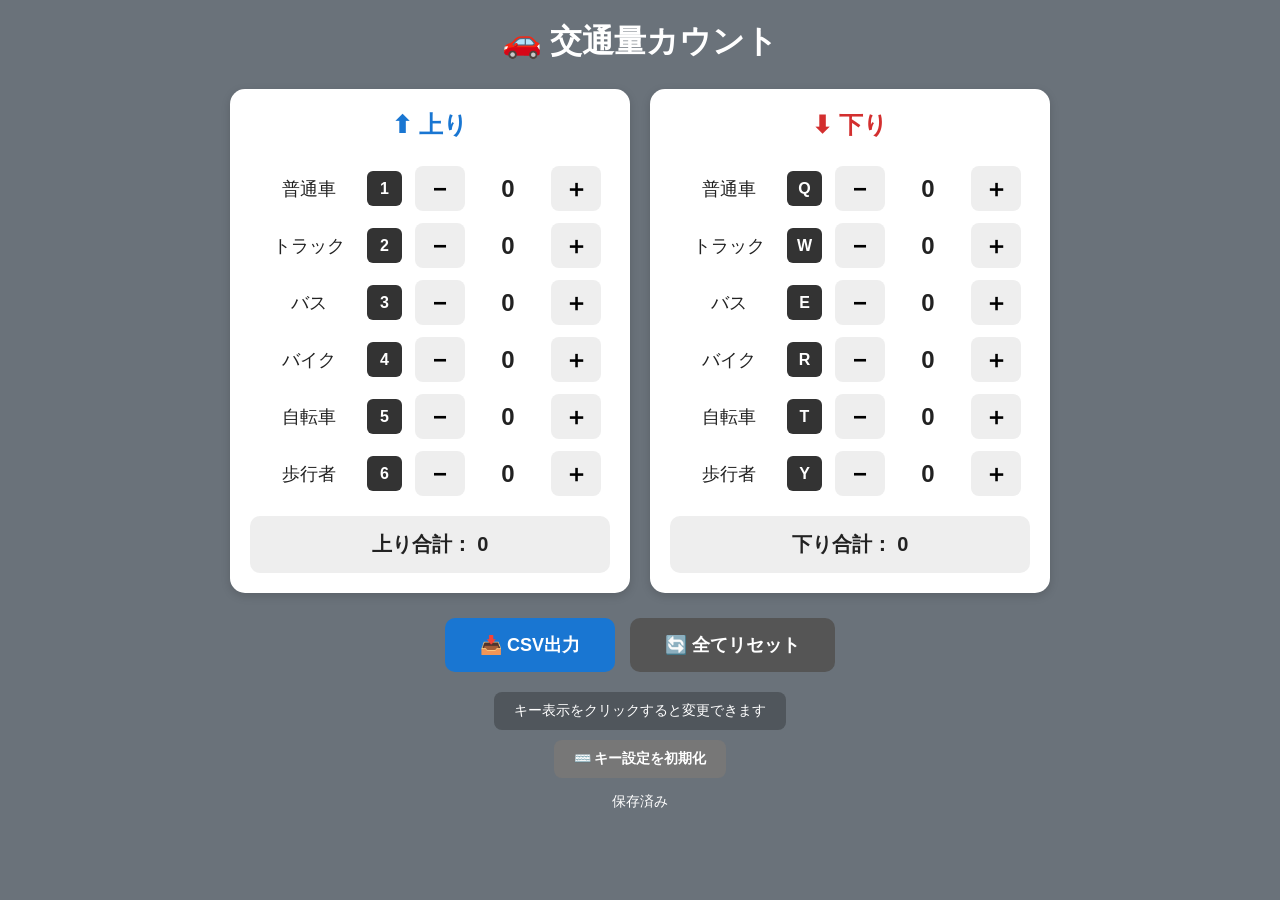
==== commit fd196c14: "Add files via upload" ====
--- a/index.html
+++ b/index.html
@@ -1,202 +1,537 @@
-<!DOCTYPE html> <html lang="ja"> <head> <meta charset="UTF-8"> <meta name="viewport" content="width=device-width, initial-scale=1.0">
-<title>交通量カウント</title>
-
-<link rel="stylesheet" href="style.css">
-
-</head> <body>
-<h1>🚗 交通量カウント</h1>
-
-<div class="container">
-
-    <!-- =========================
-         上り
-    ========================== -->
-
-    <section class="direction up">
-
-        <h2>⬆ 上り</h2>
-
-        <div class="count-row">
-            <span>普通車</span>
-            <span class="key">1</span>
-
-            <button onclick="changeCount('up', 'car', -1)">−</button>
-
-            <span id="up-car">0</span>
-
-            <button onclick="changeCount('up', 'car', 1)">＋</button>
+<!DOCTYPE html>
+<html lang="ja">
+
+<head>
+
+    <meta charset="UTF-8">
+
+    <meta
+        name="viewport"
+        content="width=device-width, initial-scale=1.0"
+    >
+
+    <title>交通量カウント</title>
+
+    <link
+        rel="stylesheet"
+        href="style.css"
+    >
+
+</head>
+
+<body>
+
+
+    <!-- =====================================================
+         タイトル
+    ====================================================== -->
+
+    <h1>🚗 交通量カウント</h1>
+
+
+
+    <!-- =====================================================
+         上り・下り
+    ====================================================== -->
+
+    <div class="container">
+
+
+        <!-- =================================================
+             上り
+        ================================================== -->
+
+        <section class="direction up">
+
+            <h2>⬆ 上り</h2>
+
+
+            <!-- =========================
+                 普通車
+            ========================== -->
+
+            <div class="count-row">
+
+                <span>普通車</span>
+
+                <button
+                    class="key"
+                    data-direction="up"
+                    data-type="car"
+                    type="button"
+                >1</button>
+
+                <button
+                    onclick="changeCount('up', 'car', -1)"
+                    type="button"
+                >−</button>
+
+                <span id="up-car">0</span>
+
+                <button
+                    onclick="changeCount('up', 'car', 1)"
+                    type="button"
+                >＋</button>
+
+            </div>
+
+
+            <!-- =========================
+                 トラック
+            ========================== -->
+
+            <div class="count-row">
+
+                <span>トラック</span>
+
+                <button
+                    class="key"
+                    data-direction="up"
+                    data-type="truck"
+                    type="button"
+                >2</button>
+
+                <button
+                    onclick="changeCount('up', 'truck', -1)"
+                    type="button"
+                >−</button>
+
+                <span id="up-truck">0</span>
+
+                <button
+                    onclick="changeCount('up', 'truck', 1)"
+                    type="button"
+                >＋</button>
+
+            </div>
+
+
+            <!-- =========================
+                 バス
+            ========================== -->
+
+            <div class="count-row">
+
+                <span>バス</span>
+
+                <button
+                    class="key"
+                    data-direction="up"
+                    data-type="bus"
+                    type="button"
+                >3</button>
+
+                <button
+                    onclick="changeCount('up', 'bus', -1)"
+                    type="button"
+                >−</button>
+
+                <span id="up-bus">0</span>
+
+                <button
+                    onclick="changeCount('up', 'bus', 1)"
+                    type="button"
+                >＋</button>
+
+            </div>
+
+
+            <!-- =========================
+                 バイク
+            ========================== -->
+
+            <div class="count-row">
+
+                <span>バイク</span>
+
+                <button
+                    class="key"
+                    data-direction="up"
+                    data-type="bike"
+                    type="button"
+                >4</button>
+
+                <button
+                    onclick="changeCount('up', 'bike', -1)"
+                    type="button"
+                >−</button>
+
+                <span id="up-bike">0</span>
+
+                <button
+                    onclick="changeCount('up', 'bike', 1)"
+                    type="button"
+                >＋</button>
+
+            </div>
+
+
+            <!-- =========================
+                 自転車
+            ========================== -->
+
+            <div class="count-row">
+
+                <span>自転車</span>
+
+                <button
+                    class="key"
+                    data-direction="up"
+                    data-type="bicycle"
+                    type="button"
+                >6</button>
+
+                <button
+                    onclick="changeCount('up', 'bicycle', -1)"
+                    type="button"
+                >−</button>
+
+                <span id="up-bicycle">0</span>
+
+                <button
+                    onclick="changeCount('up', 'bicycle', 1)"
+                    type="button"
+                >＋</button>
+
+            </div>
+
+
+            <!-- =========================
+                 歩行者
+            ========================== -->
+
+            <div class="count-row">
+
+                <span>歩行者</span>
+
+                <button
+                    class="key"
+                    data-direction="up"
+                    data-type="person"
+                    type="button"
+                >5</button>
+
+                <button
+                    onclick="changeCount('up', 'person', -1)"
+                    type="button"
+                >−</button>
+
+                <span id="up-person">0</span>
+
+                <button
+                    onclick="changeCount('up', 'person', 1)"
+                    type="button"
+                >＋</button>
+
+            </div>
+
+
+            <!-- =========================
+                 上り合計
+            ========================== -->
+
+            <div class="total">
+
+                上り合計：
+
+                <span id="up-total">0</span>
+
+            </div>
+
+        </section>
+
+
+
+        <!-- =================================================
+             下り
+        ================================================== -->
+
+        <section class="direction down">
+
+            <h2>⬇ 下り</h2>
+
+
+            <!-- =========================
+                 普通車
+            ========================== -->
+
+            <div class="count-row">
+
+                <span>普通車</span>
+
+                <button
+                    class="key"
+                    data-direction="down"
+                    data-type="car"
+                    type="button"
+                >Q</button>
+
+                <button
+                    onclick="changeCount('down', 'car', -1)"
+                    type="button"
+                >−</button>
+
+                <span id="down-car">0</span>
+
+                <button
+                    onclick="changeCount('down', 'car', 1)"
+                    type="button"
+                >＋</button>
+
+            </div>
+
+
+            <!-- =========================
+                 トラック
+            ========================== -->
+
+            <div class="count-row">
+
+                <span>トラック</span>
+
+                <button
+                    class="key"
+                    data-direction="down"
+                    data-type="truck"
+                    type="button"
+                >W</button>
+
+                <button
+                    onclick="changeCount('down', 'truck', -1)"
+                    type="button"
+                >−</button>
+
+                <span id="down-truck">0</span>
+
+                <button
+                    onclick="changeCount('down', 'truck', 1)"
+                    type="button"
+                >＋</button>
+
+            </div>
+
+
+            <!-- =========================
+                 バス
+            ========================== -->
+
+            <div class="count-row">
+
+                <span>バス</span>
+
+                <button
+                    class="key"
+                    data-direction="down"
+                    data-type="bus"
+                    type="button"
+                >E</button>
+
+                <button
+                    onclick="changeCount('down', 'bus', -1)"
+                    type="button"
+                >−</button>
+
+                <span id="down-bus">0</span>
+
+                <button
+                    onclick="changeCount('down', 'bus', 1)"
+                    type="button"
+                >＋</button>
+
+            </div>
+
+
+            <!-- =========================
+                 バイク
+            ========================== -->
+
+            <div class="count-row">
+
+                <span>バイク</span>
+
+                <button
+                    class="key"
+                    data-direction="down"
+                    data-type="bike"
+                    type="button"
+                >R</button>
+
+                <button
+                    onclick="changeCount('down', 'bike', -1)"
+                    type="button"
+                >−</button>
+
+                <span id="down-bike">0</span>
+
+                <button
+                    onclick="changeCount('down', 'bike', 1)"
+                    type="button"
+                >＋</button>
+
+            </div>
+
+
+            <!-- =========================
+                 自転車
+            ========================== -->
+
+            <div class="count-row">
+
+                <span>自転車</span>
+
+                <button
+                    class="key"
+                    data-direction="down"
+                    data-type="bicycle"
+                    type="button"
+                >Y</button>
+
+                <button
+                    onclick="changeCount('down', 'bicycle', -1)"
+                    type="button"
+                >−</button>
+
+                <span id="down-bicycle">0</span>
+
+                <button
+                    onclick="changeCount('down', 'bicycle', 1)"
+                    type="button"
+                >＋</button>
+
+            </div>
+
+
+            <!-- =========================
+                 歩行者
+            ========================== -->
+
+            <div class="count-row">
+
+                <span>歩行者</span>
+
+                <button
+                    class="key"
+                    data-direction="down"
+                    data-type="person"
+                    type="button"
+                >T</button>
+
+                <button
+                    onclick="changeCount('down', 'person', -1)"
+                    type="button"
+                >−</button>
+
+                <span id="down-person">0</span>
+
+                <button
+                    onclick="changeCount('down', 'person', 1)"
+                    type="button"
+                >＋</button>
+
+            </div>
+
+
+            <!-- =========================
+                 下り合計
+            ========================== -->
+
+            <div class="total">
+
+                下り合計：
+
+                <span id="down-total">0</span>
+
+            </div>
+
+        </section>
+
+    </div>
+
+
+
+    <!-- =====================================================
+         操作ボタン
+    ====================================================== -->
+
+    <div class="control-buttons">
+
+
+        <!-- CSV出力 -->
+
+        <button
+            class="csv-button"
+            onclick="exportCSV()"
+            type="button"
+        >
+            📥 CSV出力
+        </button>
+
+
+        <!-- 全てリセット -->
+
+        <button
+            class="reset"
+            onclick="resetAll()"
+            type="button"
+        >
+            🔄 全てリセット
+        </button>
+
+    </div>
+
+
+
+    <!-- =====================================================
+         キー設定
+    ====================================================== -->
+
+    <div class="key-settings">
+
+
+        <!-- キー設定状態 -->
+
+        <div id="key-setting-status">
+
+            キー表示をクリックすると変更できます
+
         </div>
 
-        <div class="count-row">
-            <span>トラック</span>
-            <span class="key">2</span>
-
-            <button onclick="changeCount('up', 'truck', -1)">−</button>
-
-            <span id="up-truck">0</span>
-
-            <button onclick="changeCount('up', 'truck', 1)">＋</button>
-        </div>
-
-        <div class="count-row">
-            <span>バス</span>
-            <span class="key">3</span>
-
-            <button onclick="changeCount('up', 'bus', -1)">−</button>
-
-            <span id="up-bus">0</span>
-
-            <button onclick="changeCount('up', 'bus', 1)">＋</button>
-        </div>
-
-        <div class="count-row">
-            <span>バイク</span>
-            <span class="key">4</span>
-
-            <button onclick="changeCount('up', 'bike', -1)">−</button>
-
-            <span id="up-bike">0</span>
-
-            <button onclick="changeCount('up', 'bike', 1)">＋</button>
-        </div>
-
-        <div class="count-row">
-            <span>自転車</span>
-            <span class="key">6</span>
-
-            <button onclick="changeCount('up', 'bicycle', -1)">−</button>
-
-            <span id="up-bicycle">0</span>
-
-            <button onclick="changeCount('up', 'bicycle', 1)">＋</button>
-        </div>
-    
-        <div class="count-row">
-            <span>歩行者</span>
-            <span class="key">5</span>
-
-            <button onclick="changeCount('up', 'person', -1)">−</button>
-
-            <span id="up-person">0</span>
-
-            <button onclick="changeCount('up', 'person', 1)">＋</button>
-        </div>
-        
-        <div class="total">
-            上り合計：
-            <span id="up-total">0</span>
-        </div>
-
-    </section>
-
-
-    <!-- =========================
-         下り
-    ========================== -->
-
-    <section class="direction down">
-
-        <h2>⬇ 下り</h2>
-
-        <div class="count-row">
-            <span>普通車</span>
-            <span class="key">Q</span>
-
-            <button onclick="changeCount('down', 'car', -1)">−</button>
-
-            <span id="down-car">0</span>
-
-            <button onclick="changeCount('down', 'car', 1)">＋</button>
-        </div>
-
-        <div class="count-row">
-            <span>トラック</span>
-            <span class="key">W</span>
-
-            <button onclick="changeCount('down', 'truck', -1)">−</button>
-
-            <span id="down-truck">0</span>
-
-            <button onclick="changeCount('down', 'truck', 1)">＋</button>
-        </div>
-
-        <div class="count-row">
-            <span>バス</span>
-            <span class="key">E</span>
-
-            <button onclick="changeCount('down', 'bus', -1)">−</button>
-
-            <span id="down-bus">0</span>
-
-            <button onclick="changeCount('down', 'bus', 1)">＋</button>
-        </div>
-
-        <div class="count-row">
-            <span>バイク</span>
-            <span class="key">R</span>
-
-            <button onclick="changeCount('down', 'bike', -1)">−</button>
-
-            <span id="down-bike">0</span>
-
-            <button onclick="changeCount('down', 'bike', 1)">＋</button>
-        </div>
-        
-        <div class="count-row">
-            <span>自転車</span>
-            <span class="key">Y</span>
-
-            <button onclick="changeCount('down', 'bicycle', -1)">−</button>
-
-            <span id="down-bicycle">0</span>
-
-            <button onclick="changeCount('down', 'bicycle', 1)">＋</button>
-        </div>
-
-          <div class="count-row">
-            <span>歩行者</span>
-            <span class="key">T</span>
-
-            <button onclick="changeCount('down', 'person', -1)">−</button>
-
-            <span id="down-person">0</span>
-
-            <button onclick="changeCount('down', 'person', 1)">＋</button>
-        </div>
-        <div class="total">
-            下り合計：
-            <span id="down-total">0</span>
-        </div>
-
-    </section>
-
-</div>
-
-
-<!-- =========================
-     操作ボタン
-========================== -->
-
-<div class="control-buttons">
-
-    <button class="csv-button" onclick="exportCSV()">
-        📥 CSV出力
-    </button>
-
-    <button class="reset" onclick="resetAll()">
-        🔄 全てリセット
-    </button>
-
-</div>
-
-
-<!-- =========================
-     保存状態
-========================== -->
-
-
-
-
-<script src="script.js"></script>
-
-</body> </html>
+
+        <!-- キー設定初期化 -->
+
+        <button
+            class="key-reset"
+            onclick="resetKeySettings()"
+            type="button"
+        >
+            ⌨️ キー設定を初期化
+        </button>
+
+    </div>
+
+
+
+    <!-- =====================================================
+         保存状態
+    ====================================================== -->
+
+    <div class="save-status">
+
+        <span id="save-status">
+            保存済み
+        </span>
+
+    </div>
+
+
+
+    <!-- =====================================================
+         JavaScript
+    ====================================================== -->
+
+    <script src="script.js"></script>
+
+
+</body>
+
+</html>
--- a/style.css
+++ b/style.css
@@ -1,504 +1,710 @@
 /* ============================================================
-基本設定
-============================================================ */
-
-*{
-box-sizing: border-box;
-}
+   基本設定
+============================================================ */
+
+* {
+
+    box-sizing: border-box;
+
+}
+
 
 body {
-margin: 0;
-
-padding: 20px;
-
-font-family:
-    -apple-system,
-    BlinkMacSystemFont,
-    "Segoe UI",
-    sans-serif;
-
-background-color: #6a727a;
-
-text-align: center;
-
-color: #222;
-
-
-}
-
-/* ============================================================
-タイトル
+
+    margin: 0;
+
+    padding: 20px;
+
+    font-family:
+        -apple-system,
+        BlinkMacSystemFont,
+        "Segoe UI",
+        sans-serif;
+
+    background-color: #6a727a;
+
+    text-align: center;
+
+    color: #222;
+
+}
+
+
+/* ============================================================
+   タイトル
 ============================================================ */
 
 h1 {
-margin: 0 0 25px 0;
-
-color: #ffffff;
-
-
-}
+
+    margin: 0 0 25px 0;
+
+    color: #ffffff;
+
+}
+
 
 h2 {
-margin: 0 0 25px 0;
-}
-
-/* ============================================================
-上り・下りコンテナ
+
+    margin: 0 0 25px 0;
+
+}
+
+
+/* ============================================================
+   上り・下りコンテナ
 ============================================================ */
 
 .container {
 
-display: flex;
-
-gap: 20px;
-
-justify-content: center;
-
-align-items: flex-start;
-
-
-}
-
-/* ============================================================
-上り・下りカード
+    display: flex;
+
+    gap: 20px;
+
+    justify-content: center;
+
+    align-items: flex-start;
+
+}
+
+
+/* ============================================================
+   上り・下りカード
 ============================================================ */
 
 .direction {
 
-background-color: #ffffff;
-
-width: 400px;
-
-padding: 20px;
-
-border-radius: 15px;
-
-box-shadow:
-    0 3px 10px
-    rgba(0, 0, 0, 0.15);
-
-
-}
-
-/* ============================================================
-見出し
+    background-color: #ffffff;
+
+    width: 400px;
+
+    padding: 20px;
+
+    border-radius: 15px;
+
+    box-shadow:
+        0 3px 10px
+        rgba(0, 0, 0, 0.15);
+
+}
+
+
+/* ============================================================
+   見出し
 ============================================================ */
 
 .up h2 {
 
-color: #1976d2;
-
-
-}
+    color: #1976d2;
+
+}
+
 
 .down h2 {
 
-color: #d32f2f;
-
-
-}
-
-/* ============================================================
-カウント行
+    color: #d32f2f;
+
+}
+
+
+/* ============================================================
+   カウント行
 ============================================================ */
 
 .count-row {
 
-display: grid;
-
-grid-template-columns:
-    100px
-    40px
-    50px
-    70px
-    50px;
-
-align-items: center;
-
-justify-content: center;
-
-gap: 8px;
-
-margin: 12px 0;
-
-font-size: 18px;
-
-
-}
-
-/* ============================================================
-キーボード表示
+    display: grid;
+
+    grid-template-columns:
+        100px
+        40px
+        50px
+        70px
+        50px;
+
+    align-items: center;
+
+    justify-content: center;
+
+    gap: 8px;
+
+    margin: 12px 0;
+
+    font-size: 18px;
+
+}
+
+
+/* ============================================================
+   キーボード表示・設定ボタン
 ============================================================ */
 
 .key {
 
-width: 35px;
-
-height: 35px;
-
-display: flex;
-
-align-items: center;
-
-justify-content: center;
-
-background-color: #333333;
-
-color: #ffffff;
-
-border-radius: 6px;
-
-font-size: 16px;
-
-font-weight: bold;
-
-
-}
-
-/* ============================================================
-＋・－ボタン
-============================================================ */
-
-.count-row button {
-
-width: 50px;
-
-height: 45px;
-
-font-size: 24px;
-
-font-weight: bold;
-
-border: none;
-
-border-radius: 8px;
-
-background-color: #eeeeee;
-
-cursor: pointer;
-
-touch-action: manipulation;
-
-transition:
-    background-color 0.1s,
-    transform 0.1s;
-
-
-}
-
-.count-row button:hover {
-
-background-color: #cccccc;
-
-
-}
-
-.count-row button:active {
-
-background-color: #aaaaaa;
-
-transform: scale(0.95);
-
-
-}
-
-/* ============================================================
-カウント数字
+    width: 35px;
+
+    height: 35px;
+
+    display: flex;
+
+    align-items: center;
+
+    justify-content: center;
+
+    padding: 0;
+
+    background-color: #333333;
+
+    color: #ffffff;
+
+    border: none;
+
+    border-radius: 6px;
+
+    font-size: 16px;
+
+    font-weight: bold;
+
+    cursor: pointer;
+
+    touch-action: manipulation;
+
+    transition:
+        background-color 0.15s,
+        transform 0.1s,
+        box-shadow 0.15s;
+
+}
+
+
+.key:hover {
+
+    background-color: #555555;
+
+    transform: translateY(-1px);
+
+}
+
+
+.key:active {
+
+    transform: scale(0.95);
+
+}
+
+
+/* ============================================================
+   キー設定中
+============================================================ */
+
+.key.setting {
+
+    background-color: #1976d2;
+
+    box-shadow:
+        0 0 0 4px
+        rgba(25, 118, 210, 0.3);
+
+    animation:
+        key-pulse 1s infinite;
+
+}
+
+
+@keyframes key-pulse {
+
+    0% {
+
+        box-shadow:
+            0 0 0 2px
+            rgba(25, 118, 210, 0.2);
+
+    }
+
+    50% {
+
+        box-shadow:
+            0 0 0 6px
+            rgba(25, 118, 210, 0.4);
+
+    }
+
+    100% {
+
+        box-shadow:
+            0 0 0 2px
+            rgba(25, 118, 210, 0.2);
+
+    }
+
+}
+
+
+/* ============================================================
+   ＋・－ボタン
+============================================================ */
+
+.count-row button:not(.key) {
+
+    width: 50px;
+
+    height: 45px;
+
+    font-size: 24px;
+
+    font-weight: bold;
+
+    border: none;
+
+    border-radius: 8px;
+
+    background-color: #eeeeee;
+
+    cursor: pointer;
+
+    touch-action: manipulation;
+
+    transition:
+        background-color 0.1s,
+        transform 0.1s;
+
+}
+
+
+.count-row button:not(.key):hover {
+
+    background-color: #cccccc;
+
+}
+
+
+.count-row button:not(.key):active {
+
+    background-color: #aaaaaa;
+
+    transform: scale(0.95);
+
+}
+
+
+/* ============================================================
+   カウント数字
 ============================================================ */
 
 .count-row span[id] {
 
-font-size: 24px;
-
-font-weight: bold;
-
-min-width: 60px;
-
-
-}
-
-/* ============================================================
-合計
+    font-size: 24px;
+
+    font-weight: bold;
+
+    min-width: 60px;
+
+}
+
+
+/* ============================================================
+   合計
 ============================================================ */
 
 .total {
 
-margin-top: 20px;
-
-padding: 15px;
-
-background-color: #eeeeee;
-
-border-radius: 10px;
-
-font-size: 20px;
-
-font-weight: bold;
-
-
-}
-
-/* ============================================================
-操作ボタン
+    margin-top: 20px;
+
+    padding: 15px;
+
+    background-color: #eeeeee;
+
+    border-radius: 10px;
+
+    font-size: 20px;
+
+    font-weight: bold;
+
+}
+
+
+/* ============================================================
+   操作ボタン
 ============================================================ */
 
 .control-buttons {
 
-display: flex;
-
-justify-content: center;
-
-align-items: center;
-
-gap: 15px;
-
-margin-top: 25px;
-
-
-}
-
-/* ============================================================
-CSV出力ボタン
+    display: flex;
+
+    justify-content: center;
+
+    align-items: center;
+
+    gap: 15px;
+
+    margin-top: 25px;
+
+}
+
+
+/* ============================================================
+   CSV出力ボタン
 ============================================================ */
 
 .csv-button {
 
-padding: 15px 35px;
-
-font-size: 18px;
-
-font-weight: bold;
-
-color: #ffffff;
-
-background-color: #1976d2;
-
-border: none;
-
-border-radius: 10px;
-
-cursor: pointer;
-
-transition:
-    background-color 0.1s,
-    transform 0.1s;
-
-
-}
+    padding: 15px 35px;
+
+    font-size: 18px;
+
+    font-weight: bold;
+
+    color: #ffffff;
+
+    background-color: #1976d2;
+
+    border: none;
+
+    border-radius: 10px;
+
+    cursor: pointer;
+
+    touch-action: manipulation;
+
+    transition:
+        background-color 0.1s,
+        transform 0.1s;
+
+}
+
 
 .csv-button:hover {
 
-background-color: #1565c0;
-
-
-}
+    background-color: #1565c0;
+
+}
+
 
 .csv-button:active {
 
-background-color: #0d47a1;
-
-transform: scale(0.97);
-
-
-}
-
-/* ============================================================
-リセットボタン
+    background-color: #0d47a1;
+
+    transform: scale(0.97);
+
+}
+
+
+/* ============================================================
+   リセットボタン
 ============================================================ */
 
 .reset {
 
-padding: 15px 35px;
-
-font-size: 18px;
-
-font-weight: bold;
-
-color: #ffffff;
-
-background-color: #555555;
-
-border: none;
-
-border-radius: 10px;
-
-cursor: pointer;
-
-transition:
-    background-color 0.1s,
-    transform 0.1s;
-
-
-}
+    padding: 15px 35px;
+
+    font-size: 18px;
+
+    font-weight: bold;
+
+    color: #ffffff;
+
+    background-color: #555555;
+
+    border: none;
+
+    border-radius: 10px;
+
+    cursor: pointer;
+
+    touch-action: manipulation;
+
+    transition:
+        background-color 0.1s,
+        transform 0.1s;
+
+}
+
 
 .reset:hover {
 
-background-color: #333333;
-
-
-}
+    background-color: #333333;
+
+}
+
 
 .reset:active {
 
-background-color: #222222;
-
-transform: scale(0.97);
-
-
-}
-
-/* ============================================================
-保存状態
+    background-color: #222222;
+
+    transform: scale(0.97);
+
+}
+
+
+/* ============================================================
+   キー設定エリア
+============================================================ */
+
+.key-settings {
+
+    margin-top: 20px;
+
+    text-align: center;
+
+}
+
+
+/* ============================================================
+   キー設定メッセージ
+============================================================ */
+
+#key-setting-status {
+
+    display: inline-block;
+
+    padding: 10px 20px;
+
+    color: #ffffff;
+
+    background-color:
+        rgba(0, 0, 0, 0.25);
+
+    border-radius: 8px;
+
+    font-size: 14px;
+
+    transition:
+        background-color 0.2s,
+        transform 0.2s;
+
+}
+
+
+#key-setting-status.active {
+
+    background-color: #1976d2;
+
+    font-weight: bold;
+
+    transform: scale(1.03);
+
+}
+
+
+/* ============================================================
+   キー設定初期化ボタン
+============================================================ */
+
+.key-reset {
+
+    display: block;
+
+    margin: 10px auto 0 auto;
+
+    padding: 10px 20px;
+
+    color: #ffffff;
+
+    background-color: #777777;
+
+    border: none;
+
+    border-radius: 8px;
+
+    font-size: 14px;
+
+    font-weight: bold;
+
+    cursor: pointer;
+
+    touch-action: manipulation;
+
+    transition:
+        background-color 0.1s,
+        transform 0.1s;
+
+}
+
+
+.key-reset:hover {
+
+    background-color: #555555;
+
+}
+
+
+.key-reset:active {
+
+    background-color: #333333;
+
+    transform: scale(0.97);
+
+}
+
+
+/* ============================================================
+   保存状態
 ============================================================ */
 
 .save-status {
 
-margin-top: 15px;
-
-color: #ffffff;
-
-font-size: 14px;
-
-
-}
-
-/* ============================================================
-スマホ・タブレット
+    margin-top: 15px;
+
+    color: #ffffff;
+
+    font-size: 14px;
+
+}
+
+
+/* ============================================================
+   スマホ・タブレット
 ============================================================ */
 
 @media (max-width: 850px) {
 
-body {
-
-    padding: 10px;
-
-}
-
-
-h1 {
-
-    font-size: 28px;
-
-}
-
-
-.container {
-
-    flex-direction: column;
-
-    align-items: center;
-
-}
-
-
-.direction {
-
-    width: 100%;
-
-    max-width: 500px;
-
-}
-
-
-}
-
-/* ============================================================
-小さいスマホ
+    body {
+
+        padding: 10px;
+
+    }
+
+
+    h1 {
+
+        font-size: 28px;
+
+    }
+
+
+    .container {
+
+        flex-direction: column;
+
+        align-items: center;
+
+    }
+
+
+    .direction {
+
+        width: 100%;
+
+        max-width: 500px;
+
+    }
+
+}
+
+
+/* ============================================================
+   小さいスマホ
 ============================================================ */
 
 @media (max-width: 450px) {
 
-h1 {
-
-    font-size: 24px;
-
-    margin-bottom: 15px;
-
-}
-
-
-.direction {
-
-    padding: 15px;
-
-}
-
-
-.count-row {
-
-    grid-template-columns:
-        80px
-        35px
-        45px
-        60px
-        45px;
-
-    gap: 5px;
-
-    font-size: 16px;
-
-}
-
-
-.count-row button {
-
-    width: 45px;
-
-    height: 45px;
-
-    font-size: 22px;
-
-}
-
-
-.count-row span[id] {
-
-    font-size: 22px;
-
-    min-width: 50px;
-
-}
-
-
-.key {
-
-    width: 32px;
-
-    height: 32px;
-
-    font-size: 14px;
-
-}
-
-
-.total {
-
-    font-size: 18px;
-
-}
-
-
-.control-buttons {
-
-    flex-direction: column;
-
-    width: 90%;
-
-    max-width: 350px;
-
-    margin-left: auto;
-
-    margin-right: auto;
-
-}
-
-
-.csv-button,
-.reset {
-
-    width: 100%;
-
-}
-
-
-}+    h1 {
+
+        font-size: 24px;
+
+        margin-bottom: 15px;
+
+    }
+
+
+    .direction {
+
+        padding: 15px;
+
+    }
+
+
+    .count-row {
+
+        grid-template-columns:
+            80px
+            35px
+            45px
+            60px
+            45px;
+
+        gap: 5px;
+
+        font-size: 16px;
+
+    }
+
+
+    .count-row button:not(.key) {
+
+        width: 45px;
+
+        height: 45px;
+
+        font-size: 22px;
+
+    }
+
+
+    .count-row span[id] {
+
+        font-size: 22px;
+
+        min-width: 50px;
+
+    }
+
+
+    .key {
+
+        width: 32px;
+
+        height: 32px;
+
+        font-size: 14px;
+
+    }
+
+
+    .total {
+
+        font-size: 18px;
+
+    }
+
+
+    .control-buttons {
+
+        flex-direction: column;
+
+        width: 90%;
+
+        max-width: 350px;
+
+        margin-left: auto;
+
+        margin-right: auto;
+
+    }
+
+
+    .csv-button,
+    .reset {
+
+        width: 100%;
+
+    }
+
+
+    #key-setting-status {
+
+        max-width: 90%;
+
+        line-height: 1.5;
+
+    }
+
+
+    .key-reset {
+
+        width: 90%;
+
+        max-width: 350px;
+
+    }
+
+}
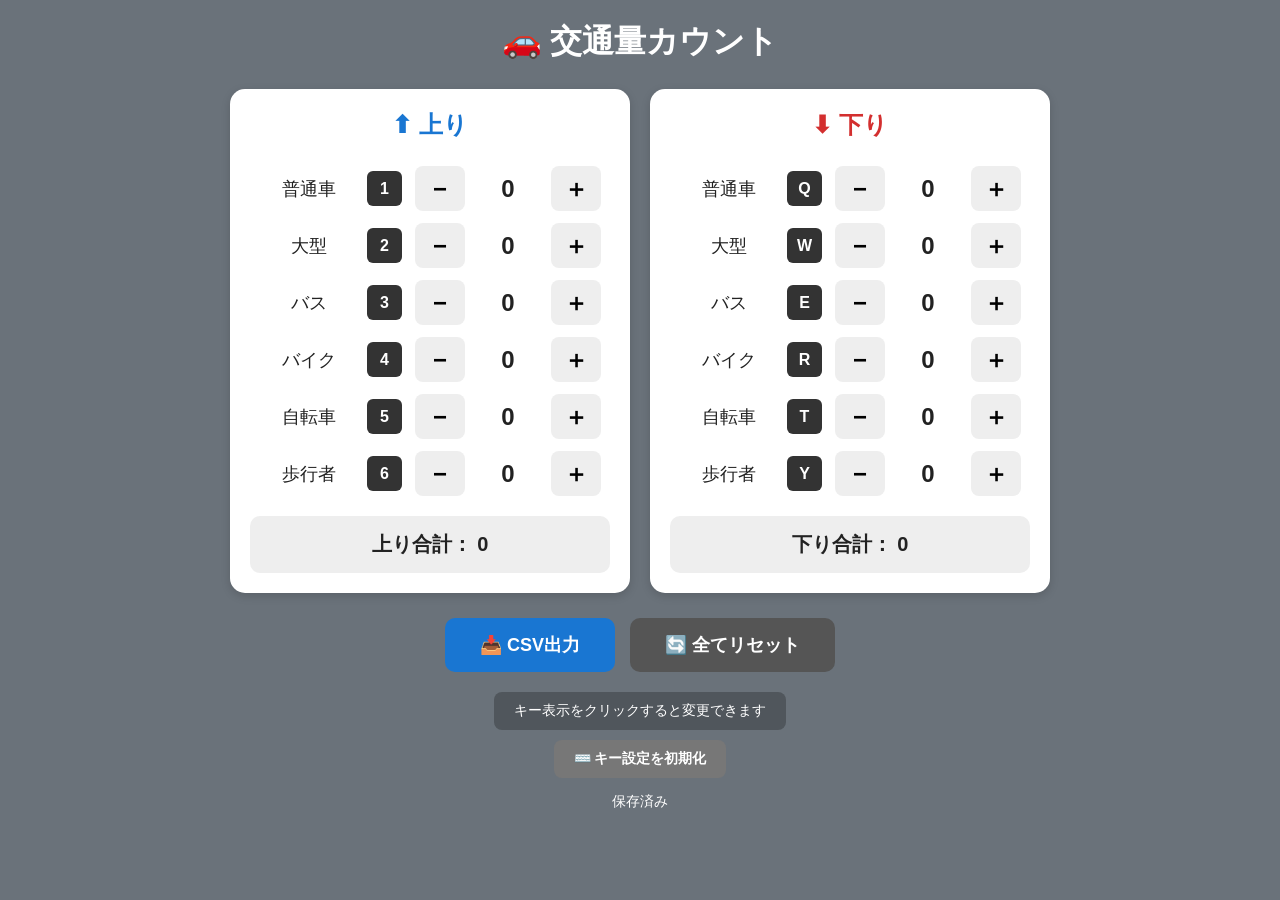
==== commit 5b367a67: "Add files via upload" ====
--- a/index.html
+++ b/index.html
@@ -82,7 +82,7 @@
 
             <div class="count-row">
 
-                <span>トラック</span>
+                <span>大型</span>
 
                 <button
                     class="key"
@@ -287,7 +287,7 @@
 
             <div class="count-row">
 
-                <span>トラック</span>
+                <span>大型</span>
 
                 <button
                     class="key"
